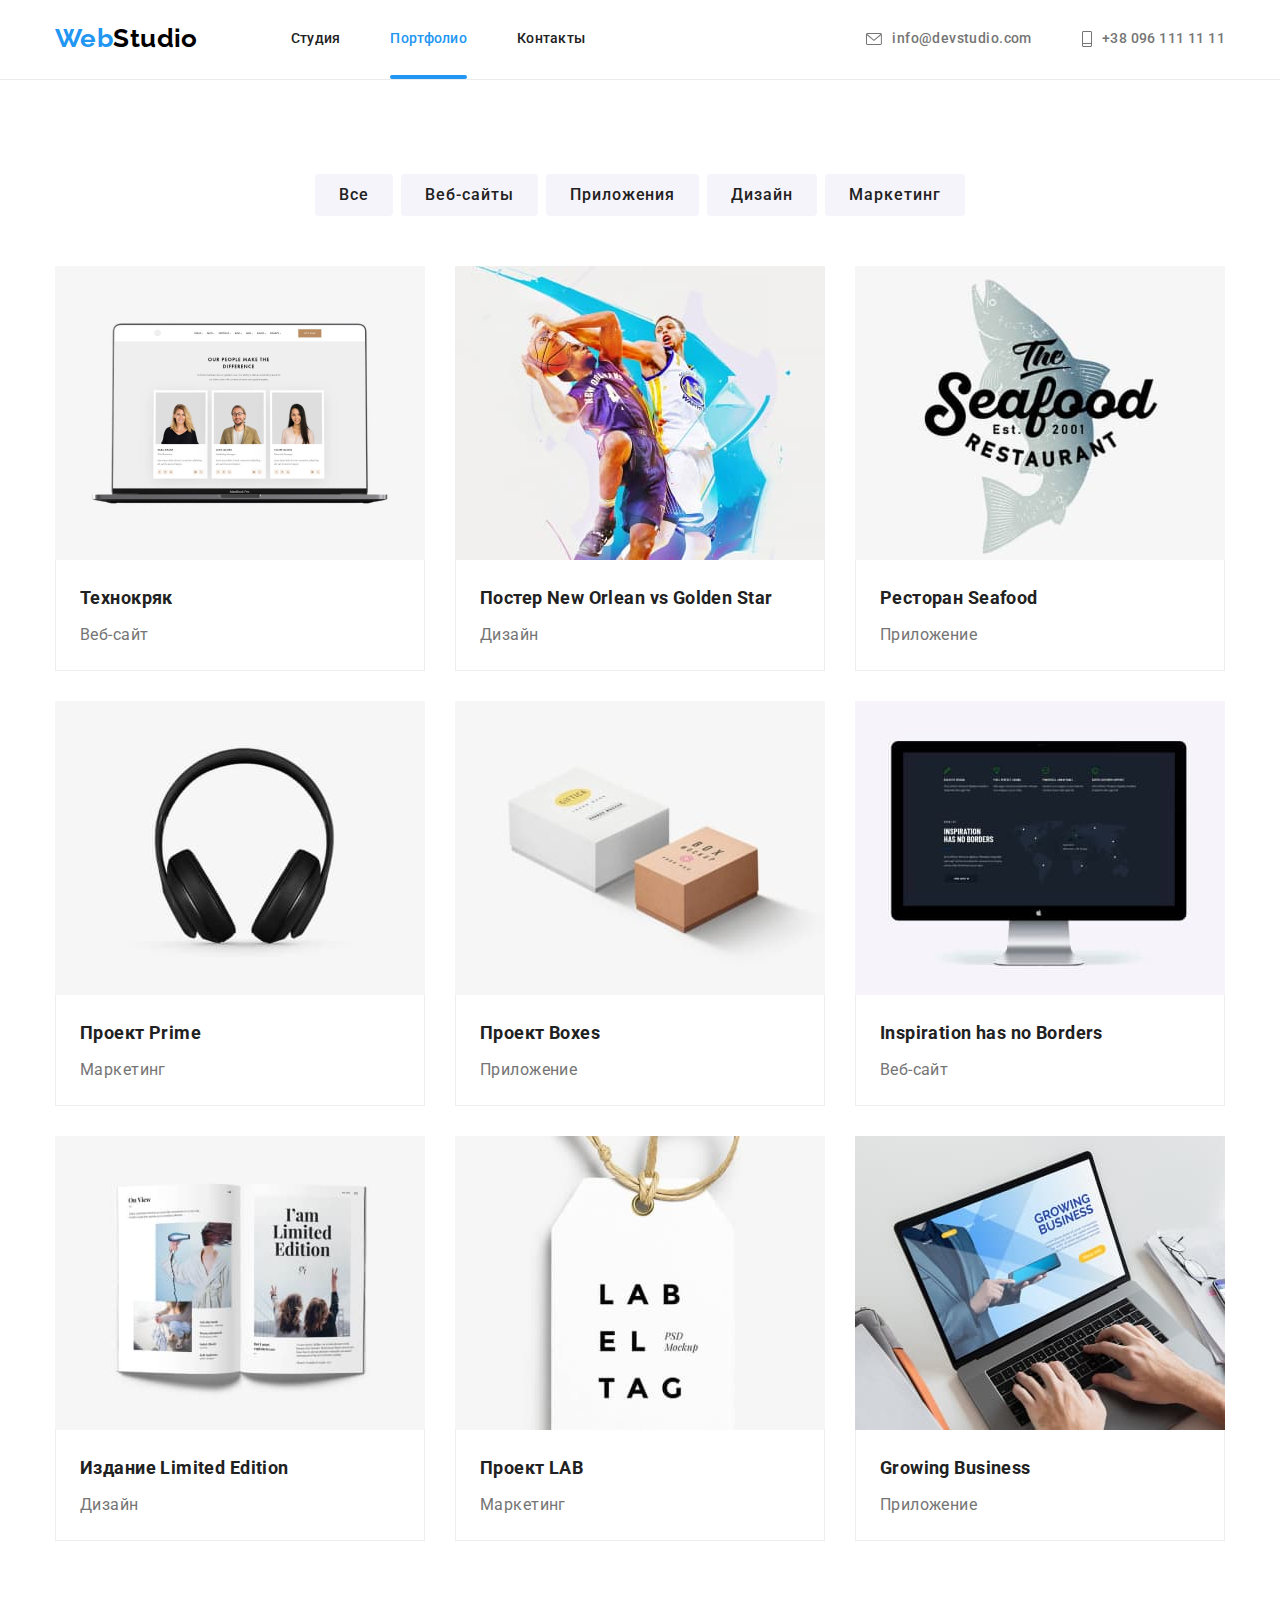
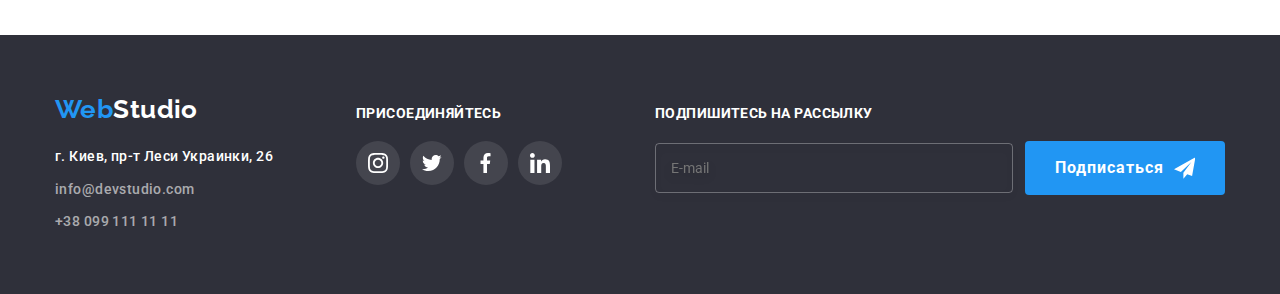
==== portfolio.html @ 9145d76d "clone from hw6" ====
<!DOCTYPE html>
<html lang="en">
    <head>
        <meta charset="UTF-8">
        <meta http-equiv="X-UA-Compatible" content="IE=edge">
        <meta name="viewport" content="width=device-width, initial-scale=1.0">
        <title>Document</title>
        <link rel="stylesheet"
            href="https://cdnjs.cloudflare.com/ajax/libs/modern-normalize/1.1.0/modern-normalize.min.css">
        <link rel="preconnect" href="https://fonts.googleapis.com">
        <link rel="preconnect" href="https://fonts.gstatic.com" crossorigin>
        <link
            href="https://fonts.googleapis.com/css2?family=Raleway:wght@700&family=Roboto:wght@400;500;700;900&display=swap"
            rel="stylesheet">
        <link rel="stylesheet" href="./css/styles.css">
    </head>
    <body>
        <header class="header">
            <div class="container header-container">
                <nav class="site-nav header-wrap">
                    <a class="link logo" href=""> <span class="web">Web</span>Studio</a>
                    <ul class="header-list list">
                        <li class="header-item"> <a class="header-link link"
                                href="./index.html">Студия</a></li>
                        <li class="header-item"> <a class="header-link link
                                current-page-link"
                                href="./portfolio.html"> Портфолио</a></li>
                        <li class="header-item"> <a class="header-link link"
                                href=""> Контакты</a></li>
                    </ul>
                </nav>
                <ul class="list contacts-nav">
                    <li class="contacts-item"> <a class="contacts-link link"
                            href="mailto:info@devstudio.com">
                            <svg class="contacts-icon" width="16" height="12">
                                <use href="./images/icons.svg#icon-envelope"></use>
                            </svg>
                            <span>info@devstudio.com</span>
                        </a></li>
                    <li class="contacts-item"> <a class="contacts-link link"
                            href="tel:+380961111111">
                            <svg class="contacts-icon" width="10" height="16">
                                <use href="./images/icons.svg#icon-phone"></use>
                            </svg>
                            <span>+38
                                096
                                111 11 11</span>
                        </a></li>
                </ul>
            </div>
        </header>
        <main>
            <section class="section">
                <div class="container">
                    <h1 class="visually-hidden">Проекты</h1>
                    <ul class="list projects-list">
                        <li class="item projects-item">
                            <button type="button" class="button
                                projects-button">Все</button></li>
                        <li class="item projects-item"><button type="button"
                                class="button projects-button">Веб-сайты</button></li>
                        <li class="item projects-item"><button type="button"
                                class="button projects-button">Приложения</button></li>
                        <li class="item projects-item"><button type="button"
                                class="button projects-button"> Дизайн</button></li>
                        <li class="item projects-item"><button type="button"
                                class="button projects-button">Маркетинг</button></li>
                    </ul>
                    <ul class="list projects-wrap">
                        <li class="item projects-item-wrap">
                            <a href="" class="link projects-item-link">

                                <div class="projects-overlay">
                                    <img
                                        src="./images/project1.jpg" alt="Сайт
                                        Технокряк" width="370">
                                    <p class="projects-overlay-text">Технокряк
                                        это современная площадка распространения
                                        коронавируса. Компании используют эту
                                        платформу для цифрового шпионажа и атак
                                        на защищённые сервера конкурентов.</p>
                                </div>

                                <div class="projects-content">
                                    <h2 class="projects-name-link
                                        section-subtitle">Технокряк</h2>
                                    <p class="projects-type-link subtitle-text">Веб-сайт</p>
                                </div>
                            </a>

                        </li>
                        <li class="item projects-item-wrap">
                            <a href="" class="link projects-item-link">
                                <div class="projects-overlay">
                                    <img
                                        src="./images/project2.jpg" alt="Дизайн
                                        Постер
                                        New Orlean vs
                                        Golden Star" width="370">
                                    <p class="projects-overlay-text">Технокряк
                                        это современная площадка распространения
                                        коронавируса. Компании используют эту
                                        платформу для цифрового шпионажа и атак
                                        на защищённые сервера конкурентов.</p>
                                </div>
                                <div class="projects-content">
                                    <h2 class="projects-name-link
                                        section-subtitle">Постер
                                        New Orlean vs
                                        Golden Star</h2>
                                    <p class="projects-type-link subtitle-text">Дизайн</p>
                                </div>
                            </a>
                        </li>
                        <li class="item projects-item-wrap">
                            <a href="" class="link projects-item-link">
                                <div class="projects-overlay">
                                    <img
                                        src="./images/project3.jpg"
                                        alt="Ресторан
                                        Seafood" width="370">
                                    <p class="projects-overlay-text">Технокряк
                                        это современная площадка распространения
                                        коронавируса. Компании используют эту
                                        платформу для цифрового шпионажа и атак
                                        на защищённые сервера конкурентов.</p>
                                </div>
                                <div class="projects-content">
                                    <h2 class="projects-name-link
                                        section-subtitle">Ресторан
                                        Seafood</h2>
                                    <p class="projects-type-link subtitle-text">Приложение</p>
                                </div>
                            </a>
                        </li>
                        <li class="item projects-item-wrap">
                            <a href="" class="link projects-item-link">
                                <div class="projects-overlay">
                                    <img
                                        src="./images/project4.jpg"
                                        alt="Наушники,
                                        проект Prime" width="370">
                                    <p class="projects-overlay-text">Технокряк
                                        это современная площадка распространения
                                        коронавируса. Компании используют эту
                                        платформу для цифрового шпионажа и атак
                                        на защищённые сервера конкурентов.</p>
                                </div>
                                <div class="projects-content">
                                    <h2 class="projects-name-link
                                        section-subtitle">Проект
                                        Prime</h2>
                                    <p class="projects-type-link subtitle-text">Маркетинг</p>
                                </div>
                            </a>
                        </li>
                        <li class="item projects-item-wrap">
                            <a href="" class="link projects-item-link">
                                <div class="projects-overlay">
                                    <img
                                        src="./images/project5.jpg" alt="Boxes"
                                        width="370">
                                    <p class="projects-overlay-text">Технокряк
                                        это современная площадка распространения
                                        коронавируса. Компании используют эту
                                        платформу для цифрового шпионажа и атак
                                        на защищённые сервера конкурентов.</p>
                                </div>
                                <div class="projects-content">
                                    <h2 class="projects-name-link
                                        section-subtitle">Проект
                                        Boxes</h2>
                                    <p class="projects-type-link subtitle-text">Приложение</p>
                                </div>
                            </a>
                        </li>
                        <li class="item projects-item-wrap">
                            <a href="" class="link projects-item-link">
                                <div class="projects-overlay">
                                    <img
                                        src="./images/project6.jpg" alt="сайт
                                        Inspiration has no
                                        Borders" width="370">
                                    <p class="projects-overlay-text">Технокряк
                                        это современная площадка распространения
                                        коронавируса. Компании используют эту
                                        платформу для цифрового шпионажа и атак
                                        на защищённые сервера конкурентов.</p>
                                </div>
                                <div class="projects-content">
                                    <h2 class="projects-name-link
                                        section-subtitle">Inspiration
                                        has no
                                        Borders</h2>
                                    <p class="projects-type-link subtitle-text">Веб-сайт</p>
                                </div>
                            </a>
                        </li>
                        <li class="item projects-item-wrap">
                            <a href="" class="link projects-item-link">
                                <div class="projects-overlay">
                                    <img
                                        src="./images/project7.jpg" alt="Издание
                                        Limited
                                        Edition" width="370">
                                    <p class="projects-overlay-text">Технокряк
                                        это современная площадка распространения
                                        коронавируса. Компании используют эту
                                        платформу для цифрового шпионажа и атак
                                        на защищённые сервера конкурентов.</p>
                                </div>
                                <div class="projects-content">
                                    <h2 class="projects-name-link
                                        section-subtitle">Издание
                                        Limited
                                        Edition</h2>
                                    <p class="projects-type-link subtitle-text">Дизайн</p>
                                </div>
                            </a>
                        </li>
                        <li class="item projects-item-wrap">
                            <a href="" class="link projects-item-link">
                                <div class="projects-overlay">
                                    <img
                                        src="./images/project8.jpg" alt="Lab El
                                        Tag
                                        mock
                                        up" width="370">
                                    <p class="projects-overlay-text">Технокряк
                                        это современная площадка распространения
                                        коронавируса. Компании используют эту
                                        платформу для цифрового шпионажа и атак
                                        на защищённые сервера конкурентов.</p>
                                </div>
                                <div class="projects-content">
                                    <h2 class="projects-name-link
                                        section-subtitle">Проект
                                        LAB</h2>
                                    <p class="projects-type-link subtitle-text">Маркетинг</p>
                                </div>
                            </a>
                        </li>
                        <li class="item projects-item-wrap">
                            <a href="" class="link projects-item-link">
                                <div class="projects-overlay">
                                    <img
                                        src="./images/project9.jpg"
                                        alt="Приложение
                                        Growing Business" width="370">
                                    <p class="projects-overlay-text">Технокряк
                                        это современная площадка распространения
                                        коронавируса. Компании используют эту
                                        платформу для цифрового шпионажа и атак
                                        на защищённые сервера конкурентов.</p>
                                </div>
                                <div class="projects-content">
                                    <h2 class="projects-name-link
                                        section-subtitle">Growing
                                        Business</h2>
                                    <p class="projects-type-link subtitle-text">Приложение</p>
                                </div>
                            </a>
                        </li>
                    </ul>
                </div>
            </section>
        </main>
        <footer class="footer">
            <div class="container footer-wrap">
                <div class="contact-us-footer">
                    <a class="logo logo-white" href=""> <span class="web">Web</span>Studio</a>
                    <address class="address">
                        <ul class="list footer-list">
                            <li class="address-item"> <a class="link
                                    contacts-link
                                    address-link"
                                    href="https://www.google.com/maps/place/%D0%B1%D1%83%D0%BB.+%D0%9B%D0%B5%D1%81%D0%B8+%D0%A3%D0%BA%D1%80%D0%B0%D0%B8%D0%BD%D0%BA%D0%B8,+26,+%D0%9A%D0%B8%D0%B5%D0%B2,+02000/@50.4265807,30.5361971,17z/data=!3m1!4b1!4m5!3m4!1s0x40d4cf0e033ecbe9:0x57a4dffefec77da0!8m2!3d50.4265807!4d30.5383859">г.
                                    Киев,
                                    пр-т Леси
                                    Украинки, 26</a></li>
                            <li class="address-item"><a
                                    class="contacts-link-white
                                    contacts-link
                                    link"
                                    href="mailto:info@devstudio.com">info@devstudio.com</a></li>
                            <li><a class="contacts-link-white
                                    contacts-link
                                    link"
                                    href="tel:+380991111111">+38
                                    099 111
                                    11 11</a></li>
                        </ul>
                    </address>
                </div>
                <div class="join-us">
                    <h2 class="join-us-title">присоединяйтесь</h2>
                    <ul class="list footer-social-list">
                        <li class="item footer-social-item"> <a class="link
                                join-us-link"
                                href="https://www.instagram.com">
                                <svg class="footer-social-icon" width="20"
                                    height="20">
                                    <use
                                        href="./images/icons.svg#icon-instagram-icon"></use>
                                </svg>
                            </a></li>
                        <li class="item footer-social-item"> <a class="link
                                join-us-link"
                                href="https://www.twitter.com">
                                <svg class="footer-social-icon" width="20"
                                    height="20">
                                    <use
                                        href="./images/icons.svg#icon-twitter-icon"></use>
                                </svg>
                            </a></li>
                        <li class="item footer-social-item"> <a class="link
                                join-us-link"
                                href="https://www.facebook.com">
                                <svg class="footer-social-icon" width="20"
                                    height="20">
                                    <use
                                        href="./images/icons.svg#icon-facebook-icon"></use>
                                </svg>
                            </a></li>
                        <li class="item footer-social-item"> <a class="link
                                join-us-link"
                                href="https://www.linkedin.com">
                                <svg class="footer-social-icon" width="20"
                                    height="20">
                                    <use
                                        href="./images/icons.svg#icon-linkedin-icon"></use>
                                </svg>
                            </a></li>
                    </ul>
                </div>
                <div class="sign-up">
                    <h2 class="sign-up-title">Подпишитесь на рассылку</h2>
                    <div class="sign-up-wrap">
                        <form class="sign-up-form">
                            <input type="email" name="email"
                                placeholder="E-mail"
                                class="sign-up-input">
                            <button type="submit" class="button sign-up-btn">Подписаться
                                <svg class="send-icon" width="24" height="24">
                                    <use href="./images/icons.svg#icon-send"></use>
                                </svg>
                            </button>
                        </form>
                    </div>
                </div>
            </footer>
        </body>
    </html>
---- css/styles.css ----
/* осовной цвет текста #212121;
    акцент #2196F3;
    цвет текста-2  #757575;
    белый #FFFFFF;
 */
:root {
  --primary-text-color: #212121;
  --secondary-text-color: #757575;
  --btn-color: #ffffff;
  --accent-color: #2196f3;
  --hover-color: #188CE8;
  --background-section-color: #2f303a;
}

body {
 font-family: "Roboto", sans-serif;
  letter-spacing: 0.03em;
  font-size: 14px;
  color: var(--primary-text-color);
}

p,
h1,
h2,
h3,
h4,
h5,
h6 {
  margin: 0;
}

ul,
p {
  margin: 0;
  padding: 0;
}

img {
  display: block;
}

.container {
  width: 1200px;
  padding-right: 15px;
  padding-left: 15px;
  margin: 0 auto;
}

.list {
  list-style: none;
}

.link {
  text-decoration: none;
}

.button {
  padding: 10px 32px;

  color: var(--btn-color);
  background-color: var(--accent-color);
  border-color: transparent;
  border-radius: 4px;
  font-family: inherit;
  font-weight: 700;
  font-size: 16px;
  line-height: 1.87;
  letter-spacing: 0.06em;
  box-shadow: none;
  cursor: pointer;

  transition: background-color 250ms cubic-bezier(0.4, 0, 0.2, 1), box-shadow 250ms cubic-bezier(0.4, 0, 0.2, 1);
}


.button:hover,
.button:focus {
  background-color: var(--hover-color);
  box-shadow: 0px 4px 4px rgba(0, 0, 0, 0.15);
}

.visually-hidden {
  position: absolute;
  white-space: nowrap;
  width: 1px;
  height: 1px;
  overflow: hidden;
  border: 0;
  padding: 0;
  clip: rect(0 0 0 0);
  clip-path: inset(50%);
  margin: -1px;
}

/* HEADER */
.header {
    
  padding-top: 24px;
  padding-bottom: 25px;

  border-bottom: 1px solid #ececec;
}

.header-container {
  display: flex;
  align-items: center;
}

.header-wrap {
  display: flex;
  align-items: center;
}

.header-list {
  display: flex;
}

.header-item:not(:last-child) {
  margin-right: 50px;
}

/* Logo */
.logo {
  margin-right: 93px;

  color: #000000;
  font-family: Raleway, sans-serif;
  font-weight: 700;
  font-size: 26px;
}

.web {
  color: var(--accent-color);
}

/* Site Nav */
.site-nav {
  display: flex;
  align-items: center;
}

.header-link {
  color: var(--primary-text-color);
  font-weight: 500;
  line-height: 1.14;
  letter-spacing: 0.02em;

  transition: color 250ms cubic-bezier(0.4, 0, 0.2, 1);
}

.header-link:hover,
.header-link:focus {
  color: var(--accent-color);
}

/* Contacts Nav */
.contacts-nav {
  display: flex;
  margin-left: auto;
}

.contacts-link {
  display: flex;
  align-items: center;

  color: var(--secondary-text-color);
  font-weight: 500;
  line-height: 1.71;
  letter-spacing: 0.03em;

  transition: color 250ms cubic-bezier(0.4, 0, 0.2, 1);
}

.contacts-item + .contacts-item {
  margin-left: 50px;
}

.contacts-link:hover,
.contacts-link:focus {
  color: var(--accent-color);
}

.contacts-icon {
    margin-right: 10px;
    fill: currentColor;
}

/* Hero */
.hero {
  padding-top: 200px;
  padding-bottom: 200px;
  max-width: 1600px;
  margin-right: auto;
  margin-left: auto;

 background-color: gray;
  background-image: linear-gradient(
      to right,
      rgba(47, 48, 58, 0.4),
      rgba(47, 48, 58, 0.4)
    ),
    url(../images/hero-img.jpg);
  background-size: cover;
  background-position: center;
  background-repeat: no-repeat;

  text-align: center;
}

.hero-title {
  width: 696px;
  margin-left: auto;
  margin-right: auto;
  margin-bottom: 30px;

  color: #ffffff;
  font-weight: 900;
  font-size: 44px;
  line-height: 1.36;
  text-align: center;
  letter-spacing: 0.06em;
  text-transform: uppercase;
}

/* section */
.section {
  padding-bottom: 94px;
  padding-top: 94px;
}

.section-title {
  font-weight: 700;
  font-size: 36px;
  line-height: 1.16;
  text-align: center;
  margin-bottom: 50px;
}

.section-subtitle {
  margin-bottom: 10px;

  font-weight: 700;
  line-height: 1.16;
}
.subtitle-text {
  font-size: 14px;
  line-height: 1.71;
  color: var(--secondary-text-color);
}

/* ADVANTAGES */

.advantages-descr {
  font-size: 14px;
  text-transform: uppercase;
}

.advantages-list {
  display: flex;
}

.advantages-item {
  width: calc((100% - 60px) / 3);
}

.advantages-item:not(:last-child) {
  margin-right: 30px;
}

.advantages-wrap {
    width: 270px;
    height: 120px;
    background-color: #F5F4FA;
    border-radius: 4px;
    display: flex;
    justify-content: center;
    align-items: center;
    margin-bottom: 30px;
}

/* FEATURES */
.features {
  padding-top: 0;
}

.features-wrap {
  display: flex;
}

.features-item {
  position: relative;
  width: calc((100% - 60px) / 3);
}

.features-item:not(:last-child) {
  margin-right: 30px;
}

.features-text-thumb {
    position: absolute;
    bottom: 0;
    left: 0;
    width: 100%;
    display: flex;
    justify-content: center;
    align-items: center;
    height: 70px;
    background-color: rgba(47, 48, 58, 0.8);
}

.features-text {

    text-transform: uppercase;
    font-size: 14px;
    line-height: 16px;
    text-align: center;
    letter-spacing: 0.03em;
    text-transform: uppercase;
    color: #FFFFFF;
}

/* TEAM */

.team {
  background-color: #f5f4fa;
}
.team-wrap {
  display: flex;
}

.team-item {
  width: calc((100% - 90px) / 4);
}

.team-item:not(:last-child) {
  margin-right: 30px;
}

.team-container {
  padding-top: 30px;
  padding-bottom: 30px;

  background-color: #fff;
  text-align: center;
  box-shadow: 0px 1px 3px rgba(0, 0, 0, 0.12), 0px 1px 1px rgba(0, 0, 0, 0.14),
    0px 2px 1px rgba(0, 0, 0, 0.2);
  border-radius: 0px 0px 4px 4px;
}

.team-member-name {
  font-size: 16px;
}

.team-member-pos {
  font-size: 16px;
}

.team-social-list {
    display: flex;
    justify-content: center;
    align-items: center;
    margin-top: 16px;
}

.team-social-link {
    display: flex;
    justify-content: center;
    align-items: center;
    width: 44px;
    height: 44px;
    border-radius: 50%;
    background-color: #ffffff;

    transition: background-color 250ms cubic-bezier(0.4, 0, 0.2, 1);
}  
.team-social-link:hover, .team-social-link:focus {
background-color: var(--accent-color);
}

.team-social-link:hover .team-social-icon, .team-social-link:focus .team-social-icon {
    fill: #fff;  
}

.team-social-item + .team-social-item {
    margin-left: 10px;
}

.team-social-icon {
    fill:#AFB1B8;
    transition: fill 250ms cubic-bezier(0.4, 0, 0.2, 1);
}


/* OUR CLIENTS */
.our-clients-list {
    display: flex;
    justify-content: center;
}
.our-clients-link {
    display: flex;
    justify-content: center;
    align-items: center;
    width: 170px;
    height: 92px;
    border: 1px solid #AFB1B8;
    border-radius: 4px;

    transition: border 250ms cubic-bezier(0.4, 0, 0.2, 1);
}

.our-clients-item + .our-clients-item {
    margin-left: 30px;
}

.our-clients-icon {
    fill: #AFB1B8;

    transition: fill 250ms cubic-bezier(0.4, 0, 0.2, 1);
}

.our-clients-link:hover,
.our-clients-link:focus {
    border: 1px solid var(--accent-color);
}

.our-clients-link:hover .our-clients-icon,
.our-clients-link:focus .our-clients-icon {
    fill: var(--accent-color);
} 


/* Footer */
.footer {
  padding-top: 60px;
  padding-bottom: 60px;

  background-color: var(--background-section-color);
  color: #ffffff;
}

.logo-white {
  display: inline-block;
  margin-bottom: 20px;
  margin-right: 0;

  color: #ffffff;
  text-decoration: none;
}

.address {
  font-style: normal;
}
.address-link {
  color: #ffffff;
}

.contacts-link-white {
  color: rgba(255, 255, 255, 0.6);
}

.address-item {
  margin-bottom: 9px;
}

.join-us {
    margin-right: 93px;
}

.join-us-title, .sign-up-title {
  margin-bottom: 20px;

  text-transform: uppercase;
  color: #ffffff;
  font-size: 14px;
  font-weight: 700;
}

.footer-social-list {
    display: flex;
    justify-content: center;
}

.join-us-link {
    display: flex;
    justify-content: center;
    align-items: center;

    width: 44px;
    height: 44px;
    background-color: rgba(255, 255, 255, 0.1);
    border-radius: 50%;

    transition: background-color 250ms cubic-bezier(0.4, 0, 0.2, 1);
}

.join-us-link:hover, .join-us-link:focus {
    background-color: var(--accent-color);
}

.footer-social-item + .footer-social-item {
  margin-left: 10px;
}

.footer-social-icon {
    fill: #ffffff;
}

.footer-wrap {
  display: flex;
  align-items: baseline;
}

.contact-us-footer {
    flex-grow: 1;
  margin-right: 70px;
}


.sign-up-form {
    display: flex;
    align-items: baseline;
}

.sign-up-btn {
    display: inline-flex;
    align-items: center;
    margin-left: 12px;
    width: 200px;
    padding-right: 28px;
    padding-left: 28px;
}

.send-icon {
    margin-left: 10px;
    fill: #fff;
}

.sign-up-input {
    width: 358px;
    height: 50px;
    border: 1px solid rgba(255, 255, 255, 0.3);
    filter: drop-shadow(0px 4px 4px rgba(0, 0, 0, 0.15));
    border-radius: 4px;
    background-color: transparent;
    padding: 15px;
    color: #fff;
    outline: none;
}

/* Projects */
.current-page-link {
  color: var(--accent-color);
  position: relative;
}

.current-page-link::after {
    position: absolute;
    left: 0;
    bottom: -33px;
    content: '';
    display: inline-block;
    width: 100%;
    height: 4px;
    background-color: var(--accent-color);
    border-radius: 2px;
}

/* PROJECTS OVERLAY */
.projects-overlay {
    position: relative;
    overflow: hidden;
}

.projects-overlay-text {
    position: absolute;
    top: 0;
    left: 0;
    padding: 63px 24px;

    font-size: 18px;
    line-height: 1.56;
    letter-spacing: 0.03em;
    color: #FFFFFF;
    background-color: var(--accent-color);

    transform: translateY(100%);
    transition: transform 250ms cubic-bezier(0.4, 0, 0.2, 1);
}

.projects-item-link:hover .projects-overlay-text,
.projects-item-link:focus .projects-overlay-text {
    transform: translateY(0);
}

.projects-list {
  display: flex;
  justify-content: center;
  margin-bottom: 50px;
}

.projects-item + .projects-item {
  margin-left: 8px;
}

.projects-button {
  padding: 6px 22px;

  background-color: #f5f4fa;
  color: var(--primary-text-color);
  font-weight: 500;
  line-height: 1.63;
  border-radius: 4px;
}

.projects-button:hover,
.projects-button:focus {
  background-color: var(--accent-color);
  color: var(--btn-color);
}

.projects-name-link {
  margin-bottom: 4px;

  font-size: 18px;
  line-height: 2;
  color: var(--primary-text-color);
}

.projects-type-link {
  font-size: 16px;
  line-height: 1.87;
  color: var(--secondary-text-color);
}

.projects-wrap {
  display: flex;
  flex-wrap: wrap;
  margin: -15px;
}

.projects-item-wrap {
  width: calc((100% - 90px) / 3);
  margin: 15px;
}

.projects-content {
  padding: 20px 24px;

  border: 1px solid #eeeeee;
  border-top: none;
}

.projects-item-link{
    position: relative;
    display: block;

    transition: box-shadow 250ms cubic-bezier(0.4, 0, 0.2, 1);
}

.projects-item-link:hover,
.projects-item-link:focus {
    box-shadow: 0px 1px 1px rgba(0, 0, 0, 0.12), 0px 4px 4px rgba(0, 0, 0, 0.06), 1px 4px 6px rgba(0, 0, 0, 0.16);
}

.backdrop {
    position: fixed;
    top: 0;
    left: 0;
    width: 100%;
    height: 100%;
    background-color: rgba(0, 0, 0, 0.2);

    opacity: 1;
    transition: opacity 250ms cubic-bezier(0.4, 0, 0.2, 1), visibility 250ms cubic-bezier(0.4, 0, 0.2, 1);
}

.backdrop.is-hidden .modal {
    transform: translate(-50%, -50%) rotate(-10deg) scale(0.7);
}

.modal {
    position: absolute;
    top: 50%;
    left: 50%;
    width: 528px;
    height: 581px;
    padding: 40px;

    background-color: #FFFFFF;
    box-shadow: 0px 1px 3px rgba(0, 0, 0, 0.12), 0px 1px 1px rgba(0, 0, 0, 0.14), 0px 2px 1px rgba(0, 0, 0, 0.2);
    border-radius: 4px;

    transform: translate(-50%, -50%) rotate(0) scale(1);
    transition: transform 250ms cubic-bezier(0.4, 0, 0.2, 1);
}

.backdrop.is-hidden {
    opacity: 0;
    pointer-events: none;
    visibility: hidden;
}

.close-icon-btn {
    position: absolute;
    top: 8px;
    right: 8px;
    display: flex;
    justify-content: center;
    align-items: center;

    width: 30px;
    height: 30px;
    background-color: #fff;
    border: 1px solid rgba(0, 0, 0, 0.1);
    border-radius: 50%;
    cursor: pointer;
}

.close-icon{
    fill: #000000;
}

.header-form {
    margin-bottom: 12px;
    font-weight: 700;
    font-size: 20px;
    line-height: 1.15;
    text-align: center;
    letter-spacing: 0.03em;
    color: var(--primary-text-color);
    text-align: center;    
}

.form-field {
    margin-bottom: 10px;
}

.form-field-textarea {
    margin-bottom: 20px;
}

.form-field-checkbox {
    margin-bottom: 30px;
}

.form-input, .form-text{
    padding-left: 40px;
    width: 100%;
    height: 40px;
    border: 1px solid rgba(33, 33, 33, 0.2);
    border-radius: 4px;
    outline: none;

    transition: border 250ms cubic-bezier(0.4, 0, 0.2, 1);
}

.form-text {
    display: block;
    height: 120px;
    padding: 12px 16px;
    margin-bottom: 20px;
    resize: none;
}

.form-text::placeholder {
    font-size: 14px;
    line-height: 1.14;
    letter-spacing: 0.01em;
    
    color: rgba(117, 117, 117, 0.5);
}

.form-label {
    display: block;
    margin-bottom: 4px;
    font-size: 12px;
    line-height: 1.16;
    letter-spacing: 0.01em;
    color: var(--secondary-text-color);
}

.form-input-wrap {
    position: relative;
}

.form-input-wrap:focus-within .form-input {
    border-color: var(--accent-color);
}

.form-input-wrap:focus-within .name-icon,
.form-input-wrap:focus-within .tel-icon,
.form-input-wrap:focus-within .email-icon {
    fill: var(--accent-color);
}

.form-field:focus-within .form-text {
    border: 1px solid var(--accent-color);

}

.name-icon, .tel-icon, .email-icon {
    position: absolute;
    left: 12px;
    top: 50%;
    transform: translateY(-50%);

    transition: fill 250ms cubic-bezier(0.4, 0, 0.2, 1);
}

.label-checkbox {
    display: flex;
    align-items: center;
    justify-content: center;

    font-size: 14px;
    line-height: 1.71;
    letter-spacing: 0.03em;
    color: var(--secondary-text-color);
    cursor: pointer;
}

.label-checkbox-link {
    color: var(--accent-color);
}

.form-checkbox-wrap {
    display:flex;
    justify-content: center;
    align-items: center;

    width: 16px;
    height: 15px;
    border: 2px solid #000000;
    border-radius: 2px;
    margin-right: 8px;
}

.form-checkbox:focus + .label-checkbox>.form-checkbox-wrap {
    outline: 1px solid var(--accent-color);
}

.form-checkbox-icon {
    fill: transparent;
}

.form-checkbox:checked + .label-checkbox>.form-checkbox-wrap {
    background-color: var(--accent-color);
    border: none;
}
.form-checkbox:checked + .label-checkbox .form-checkbox-icon {
    fill: #fff;
}

.submit-btn {
    display: block;
    margin: 0 auto;
    width: 200px;
    box-shadow: 0px 4px 4px rgba(0, 0, 0, 0.15);
}
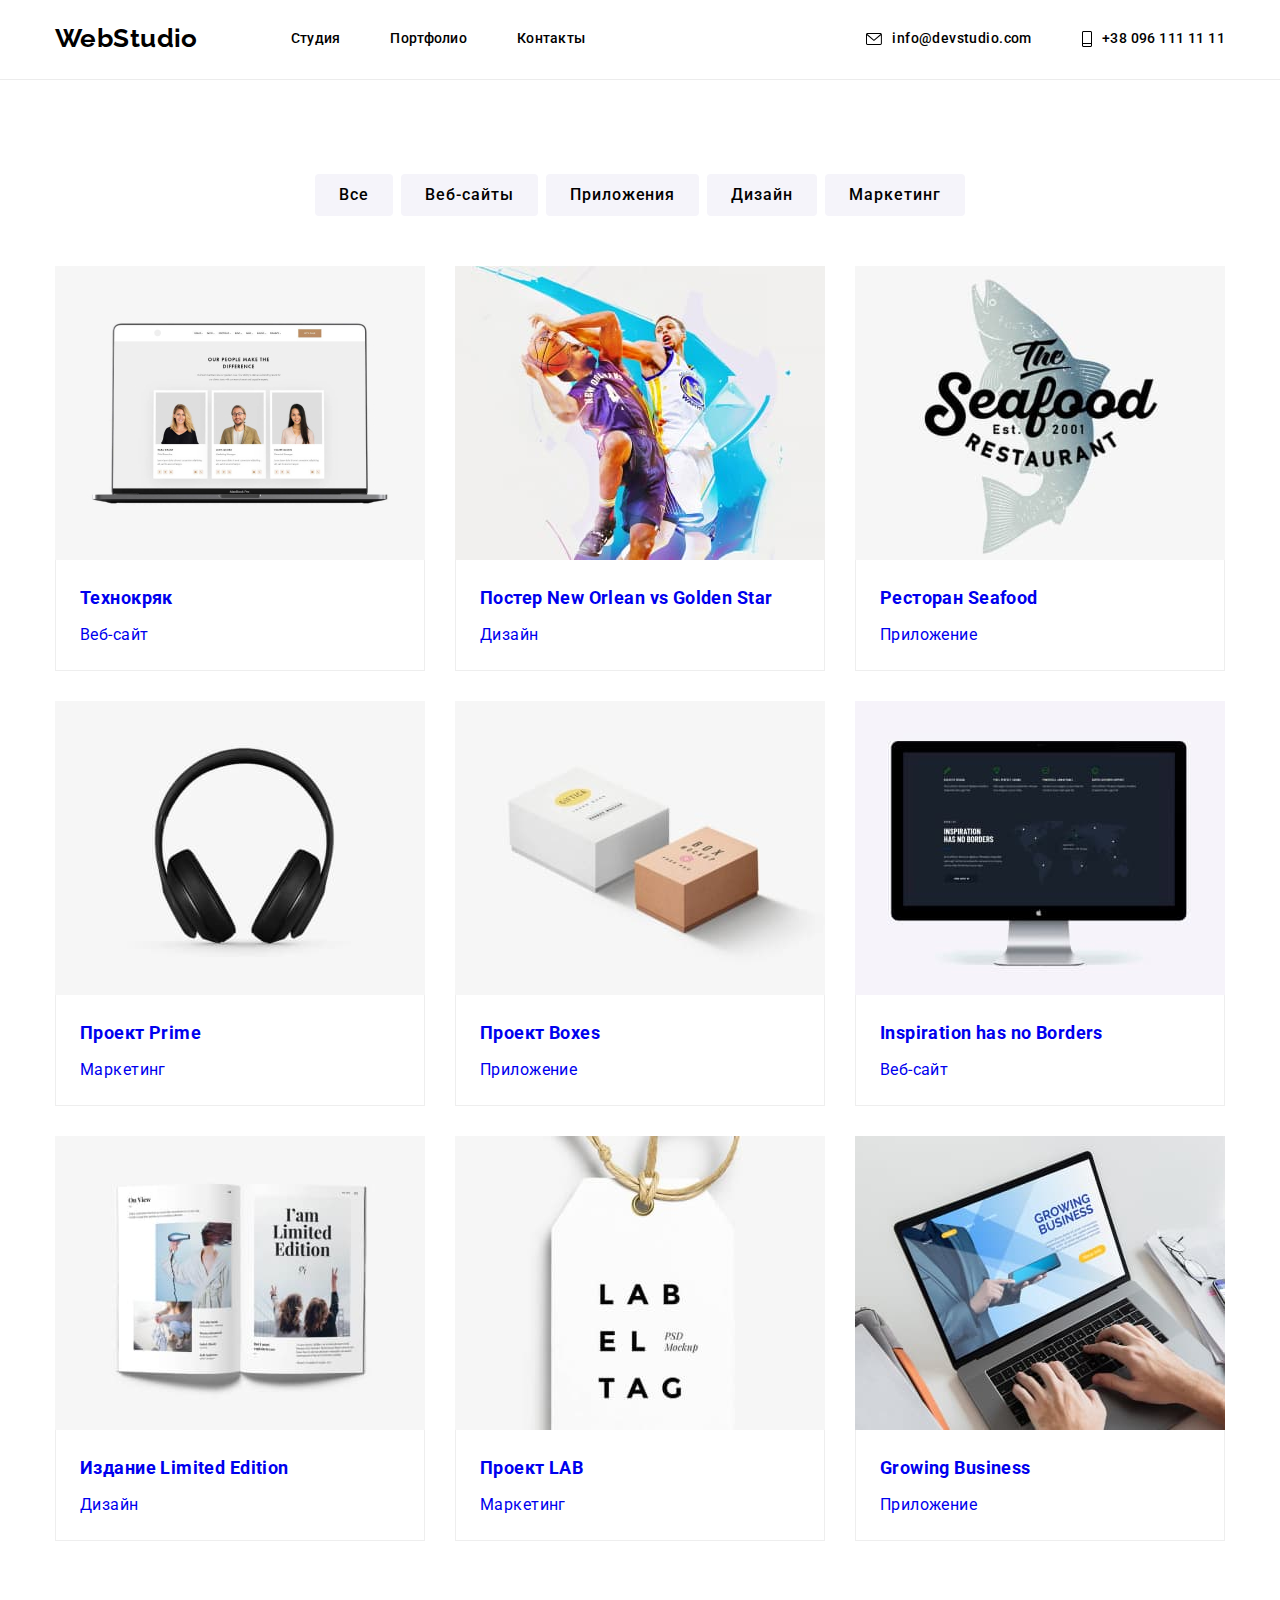
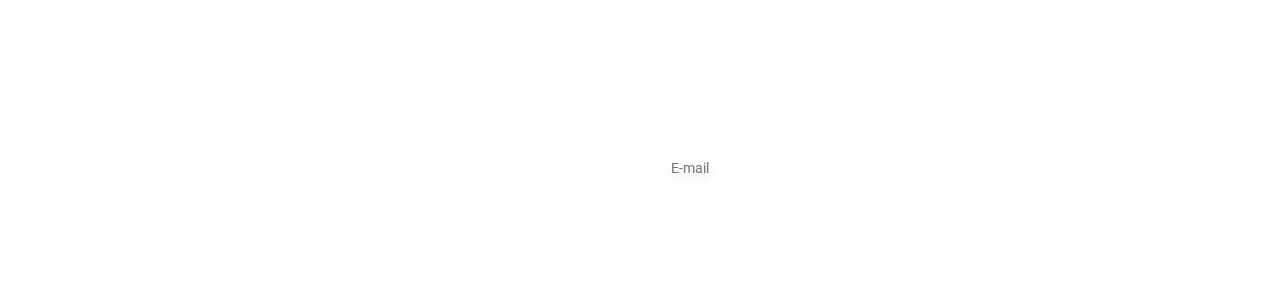
==== commit 5db5e3e7: "sass partials made" ====
--- a/portfolio.html
+++ b/portfolio.html
@@ -12,7 +12,7 @@
         <link
             href="https://fonts.googleapis.com/css2?family=Raleway:wght@700&family=Roboto:wght@400;500;700;900&display=swap"
             rel="stylesheet">
-        <link rel="stylesheet" href="./css/styles.css">
+        <link rel="stylesheet" href="./css/main.min.css">
     </head>
     <body>
         <header class="header">
--- a/css/main.min.css
+++ b/css/main.min.css
@@ -0,0 +1,2 @@
+p,h1,h2,h3,h4,h5,h6{margin:0}ul,p{margin:0;padding:0}body{font-family:"Roboto", sans-serif;letter-spacing:0.03em;font-size:14px;color:var(--primary-text-color)}img{display:block}.list{list-style:none}.link{text-decoration:none}.visually-hidden{position:absolute;white-space:nowrap;width:1px;height:1px;overflow:hidden;border:0;padding:0;clip:rect(0 0 0 0);clip-path:inset(50%);margin:-1px}.container{width:1200px;padding-right:15px;padding-left:15px;margin:0 auto}.button{padding:10px 32px;color:var(--btn-color);background-color:var(--accent-color);border-color:transparent;border-radius:4px;font-family:inherit;font-weight:700;font-size:16px;line-height:1.87;letter-spacing:0.06em;box-shadow:none;cursor:pointer;transition:background-color 250ms cubic-bezier(0.4, 0, 0.2, 1),box-shadow 250ms cubic-bezier(0.4, 0, 0.2, 1)}.button:hover,.button:focus{background-color:var(--hover-color);box-shadow:0px 4px 4px rgba(0,0,0,0.15)}.logo{margin-right:93px;color:#000000;font-family:Raleway, sans-serif;font-weight:700;font-size:26px}.web{color:var(--accent-color)}.section{padding-bottom:94px;padding-top:94px}.section-title{font-weight:700;font-size:36px;line-height:1.16;text-align:center;margin-bottom:50px}.section-subtitle{margin-bottom:10px;font-weight:700;line-height:1.16}.subtitle-text{font-size:14px;line-height:1.71;color:var(--secondary-text-color)}.backdrop{position:fixed;top:0;left:0;width:100%;height:100%;background-color:rgba(0,0,0,0.2);opacity:1;transition:opacity 250ms cubic-bezier(0.4, 0, 0.2, 1),visibility 250ms cubic-bezier(0.4, 0, 0.2, 1)}.backdrop.is-hidden .modal{transform:translate(-50%, -50%) rotate(-10deg) scale(0.7)}.modal{position:absolute;top:50%;left:50%;width:528px;height:581px;padding:40px;background-color:#FFFFFF;box-shadow:0px 1px 3px rgba(0,0,0,0.12),0px 1px 1px rgba(0,0,0,0.14),0px 2px 1px rgba(0,0,0,0.2);border-radius:4px;transform:translate(-50%, -50%) rotate(0) scale(1);transition:transform 250ms cubic-bezier(0.4, 0, 0.2, 1)}.backdrop.is-hidden{opacity:0;pointer-events:none;visibility:hidden}.close-icon-btn{position:absolute;top:8px;right:8px;display:flex;justify-content:center;align-items:center;width:30px;height:30px;background-color:#fff;border:1px solid rgba(0,0,0,0.1);border-radius:50%;cursor:pointer}.close-icon{fill:#000000}.header-form{margin-bottom:12px;font-weight:700;font-size:20px;line-height:1.15;text-align:center;letter-spacing:0.03em;color:var(--primary-text-color);text-align:center}.form-field{margin-bottom:10px}.form-field-textarea{margin-bottom:20px}.form-field-checkbox{margin-bottom:30px}.form-input,.form-text{padding-left:40px;width:100%;height:40px;border:1px solid rgba(33,33,33,0.2);border-radius:4px;outline:none;transition:border 250ms cubic-bezier(0.4, 0, 0.2, 1)}.form-text{display:block;height:120px;padding:12px 16px;margin-bottom:20px;resize:none}.form-text::placeholder{font-size:14px;line-height:1.14;letter-spacing:0.01em;color:rgba(117,117,117,0.5)}.form-label{display:block;margin-bottom:4px;font-size:12px;line-height:1.16;letter-spacing:0.01em;color:var(--secondary-text-color)}.form-input-wrap{position:relative}.form-input-wrap:focus-within .form-input{border-color:var(--accent-color)}.form-input-wrap:focus-within .name-icon,.form-input-wrap:focus-within .tel-icon,.form-input-wrap:focus-within .email-icon{fill:var(--accent-color)}.form-field:focus-within .form-text{border:1px solid var(--accent-color)}.name-icon,.tel-icon,.email-icon{position:absolute;left:12px;top:50%;transform:translateY(-50%);transition:fill 250ms cubic-bezier(0.4, 0, 0.2, 1)}.label-checkbox{display:flex;align-items:center;justify-content:center;font-size:14px;line-height:1.71;letter-spacing:0.03em;color:var(--secondary-text-color);cursor:pointer}.label-checkbox-link{color:var(--accent-color)}.form-checkbox-wrap{display:flex;justify-content:center;align-items:center;width:16px;height:15px;border:2px solid #000000;border-radius:2px;margin-right:8px}.form-checkbox:focus+.label-checkbox>.form-checkbox-wrap{outline:1px solid var(--accent-color)}.form-checkbox-icon{fill:transparent}.form-checkbox:checked+.label-checkbox>.form-checkbox-wrap{background-color:var(--accent-color);border:none}.form-checkbox:checked+.label-checkbox .form-checkbox-icon{fill:#fff}.submit-btn{display:block;margin:0 auto;width:200px;box-shadow:0px 4px 4px rgba(0,0,0,0.15)}.header{padding-top:24px;padding-bottom:25px;border-bottom:1px solid #ececec}.header-container{display:flex;align-items:center}.header-wrap{display:flex;align-items:center}.header-list{display:flex}.header-item:not(:last-child){margin-right:50px}.site-nav{display:flex;align-items:center}.header-link{color:var(--primary-text-color);font-weight:500;line-height:1.14;letter-spacing:0.02em;transition:color 250ms cubic-bezier(0.4, 0, 0.2, 1)}.header-link:hover,.header-link:focus{color:var(--accent-color)}.contacts-nav{display:flex;margin-left:auto}.contacts-link{display:flex;align-items:center;color:var(--secondary-text-color);font-weight:500;line-height:1.71;letter-spacing:0.03em;transition:color 250ms cubic-bezier(0.4, 0, 0.2, 1)}.contacts-item+.contacts-item{margin-left:50px}.contacts-link:hover,.contacts-link:focus{color:var(--accent-color)}.contacts-icon{margin-right:10px;fill:currentColor}.hero{padding-top:200px;padding-bottom:200px;max-width:1600px;margin-right:auto;margin-left:auto;background-color:gray;background-image:linear-gradient(to right, rgba(47,48,58,0.4), rgba(47,48,58,0.4)),url(../images/hero-img.jpg);background-size:cover;background-position:center;background-repeat:no-repeat;text-align:center}.hero-title{width:696px;margin-left:auto;margin-right:auto;margin-bottom:30px;color:#ffffff;font-weight:900;font-size:44px;line-height:1.36;text-align:center;letter-spacing:0.06em;text-transform:uppercase}.advantages-descr{font-size:14px;text-transform:uppercase}.advantages-list{display:flex}.advantages-item{width:calc((100% - 60px) / 3)}.advantages-item:not(:last-child){margin-right:30px}.advantages-wrap{width:270px;height:120px;background-color:#F5F4FA;border-radius:4px;display:flex;justify-content:center;align-items:center;margin-bottom:30px}.features{padding-top:0}.features-wrap{display:flex}.features-item{position:relative;width:calc((100% - 60px) / 3)}.features-item:not(:last-child){margin-right:30px}.features-text-thumb{position:absolute;bottom:0;left:0;width:100%;display:flex;justify-content:center;align-items:center;height:70px;background-color:rgba(47,48,58,0.8)}.features-text{text-transform:uppercase;font-size:14px;line-height:16px;text-align:center;letter-spacing:0.03em;text-transform:uppercase;color:#FFFFFF}.team{background-color:#f5f4fa}.team-wrap{display:flex}.team-item{width:calc((100% - 90px) / 4)}.team-item:not(:last-child){margin-right:30px}.team-container{padding-top:30px;padding-bottom:30px;background-color:#fff;text-align:center;box-shadow:0px 1px 3px rgba(0,0,0,0.12),0px 1px 1px rgba(0,0,0,0.14),0px 2px 1px rgba(0,0,0,0.2);border-radius:0px 0px 4px 4px}.team-member-name{font-size:16px}.team-member-pos{font-size:16px}.team-social-list{display:flex;justify-content:center;align-items:center;margin-top:16px}.team-social-link{display:flex;justify-content:center;align-items:center;width:44px;height:44px;border-radius:50%;background-color:#ffffff;transition:background-color 250ms cubic-bezier(0.4, 0, 0.2, 1)}.team-social-link:hover,.team-social-link:focus{background-color:var(--accent-color)}.team-social-link:hover .team-social-icon,.team-social-link:focus .team-social-icon{fill:#fff}.team-social-item+.team-social-item{margin-left:10px}.team-social-icon{fill:#AFB1B8;transition:fill 250ms cubic-bezier(0.4, 0, 0.2, 1)}.our-clients-list{display:flex;justify-content:center}.our-clients-link{display:flex;justify-content:center;align-items:center;width:170px;height:92px;border:1px solid #AFB1B8;border-radius:4px;transition:border 250ms cubic-bezier(0.4, 0, 0.2, 1)}.our-clients-item+.our-clients-item{margin-left:30px}.our-clients-icon{fill:#AFB1B8;transition:fill 250ms cubic-bezier(0.4, 0, 0.2, 1)}.our-clients-link:hover,.our-clients-link:focus{border:1px solid var(--accent-color)}.our-clients-link:hover .our-clients-icon,.our-clients-link:focus .our-clients-icon{fill:var(--accent-color)}.current-page-link{color:var(--accent-color);position:relative}.current-page-link::after{position:absolute;left:0;bottom:-33px;content:'';display:inline-block;width:100%;height:4px;background-color:var(--accent-color);border-radius:2px}.projects-overlay{position:relative;overflow:hidden}.projects-overlay-text{position:absolute;top:0;left:0;padding:63px 24px;font-size:18px;line-height:1.56;letter-spacing:0.03em;color:#FFFFFF;background-color:var(--accent-color);transform:translateY(100%);transition:transform 250ms cubic-bezier(0.4, 0, 0.2, 1)}.projects-item-link:hover .projects-overlay-text,.projects-item-link:focus .projects-overlay-text{transform:translateY(0)}.projects-list{display:flex;justify-content:center;margin-bottom:50px}.projects-item+.projects-item{margin-left:8px}.projects-button{padding:6px 22px;background-color:#f5f4fa;color:var(--primary-text-color);font-weight:500;line-height:1.63;border-radius:4px}.projects-button:hover,.projects-button:focus{background-color:var(--accent-color);color:var(--btn-color)}.projects-name-link{margin-bottom:4px;font-size:18px;line-height:2;color:var(--primary-text-color)}.projects-type-link{font-size:16px;line-height:1.87;color:var(--secondary-text-color)}.projects-wrap{display:flex;flex-wrap:wrap;margin:-15px}.projects-item-wrap{width:calc((100% - 90px) / 3);margin:15px}.projects-content{padding:20px 24px;border:1px solid #eeeeee;border-top:none}.projects-item-link{position:relative;display:block;transition:box-shadow 250ms cubic-bezier(0.4, 0, 0.2, 1)}.projects-item-link:hover,.projects-item-link:focus{box-shadow:0px 1px 1px rgba(0,0,0,0.12),0px 4px 4px rgba(0,0,0,0.06),1px 4px 6px rgba(0,0,0,0.16)}.footer{padding-top:60px;padding-bottom:60px;background-color:var(--background-section-color);color:#ffffff}.logo-white{display:inline-block;margin-bottom:20px;margin-right:0;color:#ffffff;text-decoration:none}.address{font-style:normal}.address-link{color:#ffffff}.contacts-link-white{color:rgba(255,255,255,0.6)}.address-item{margin-bottom:9px}.join-us{margin-right:93px}.join-us-title,.sign-up-title{margin-bottom:20px;text-transform:uppercase;color:#ffffff;font-size:14px;font-weight:700}.footer-social-list{display:flex;justify-content:center}.join-us-link{display:flex;justify-content:center;align-items:center;width:44px;height:44px;background-color:rgba(255,255,255,0.1);border-radius:50%;transition:background-color 250ms cubic-bezier(0.4, 0, 0.2, 1)}.join-us-link:hover,.join-us-link:focus{background-color:var(--accent-color)}.footer-social-item+.footer-social-item{margin-left:10px}.footer-social-icon{fill:#ffffff}.footer-wrap{display:flex;align-items:baseline}.contact-us-footer{flex-grow:1;margin-right:70px}.sign-up-form{display:flex;align-items:baseline}.sign-up-btn{display:inline-flex;align-items:center;margin-left:12px;width:200px;padding-right:28px;padding-left:28px}.send-icon{margin-left:10px;fill:#fff}.sign-up-input{width:358px;height:50px;border:1px solid rgba(255,255,255,0.3);filter:drop-shadow(0px 4px 4px rgba(0,0,0,0.15));border-radius:4px;background-color:transparent;padding:15px;color:#fff;outline:none}
+/*# sourceMappingURL=main.min.css.map */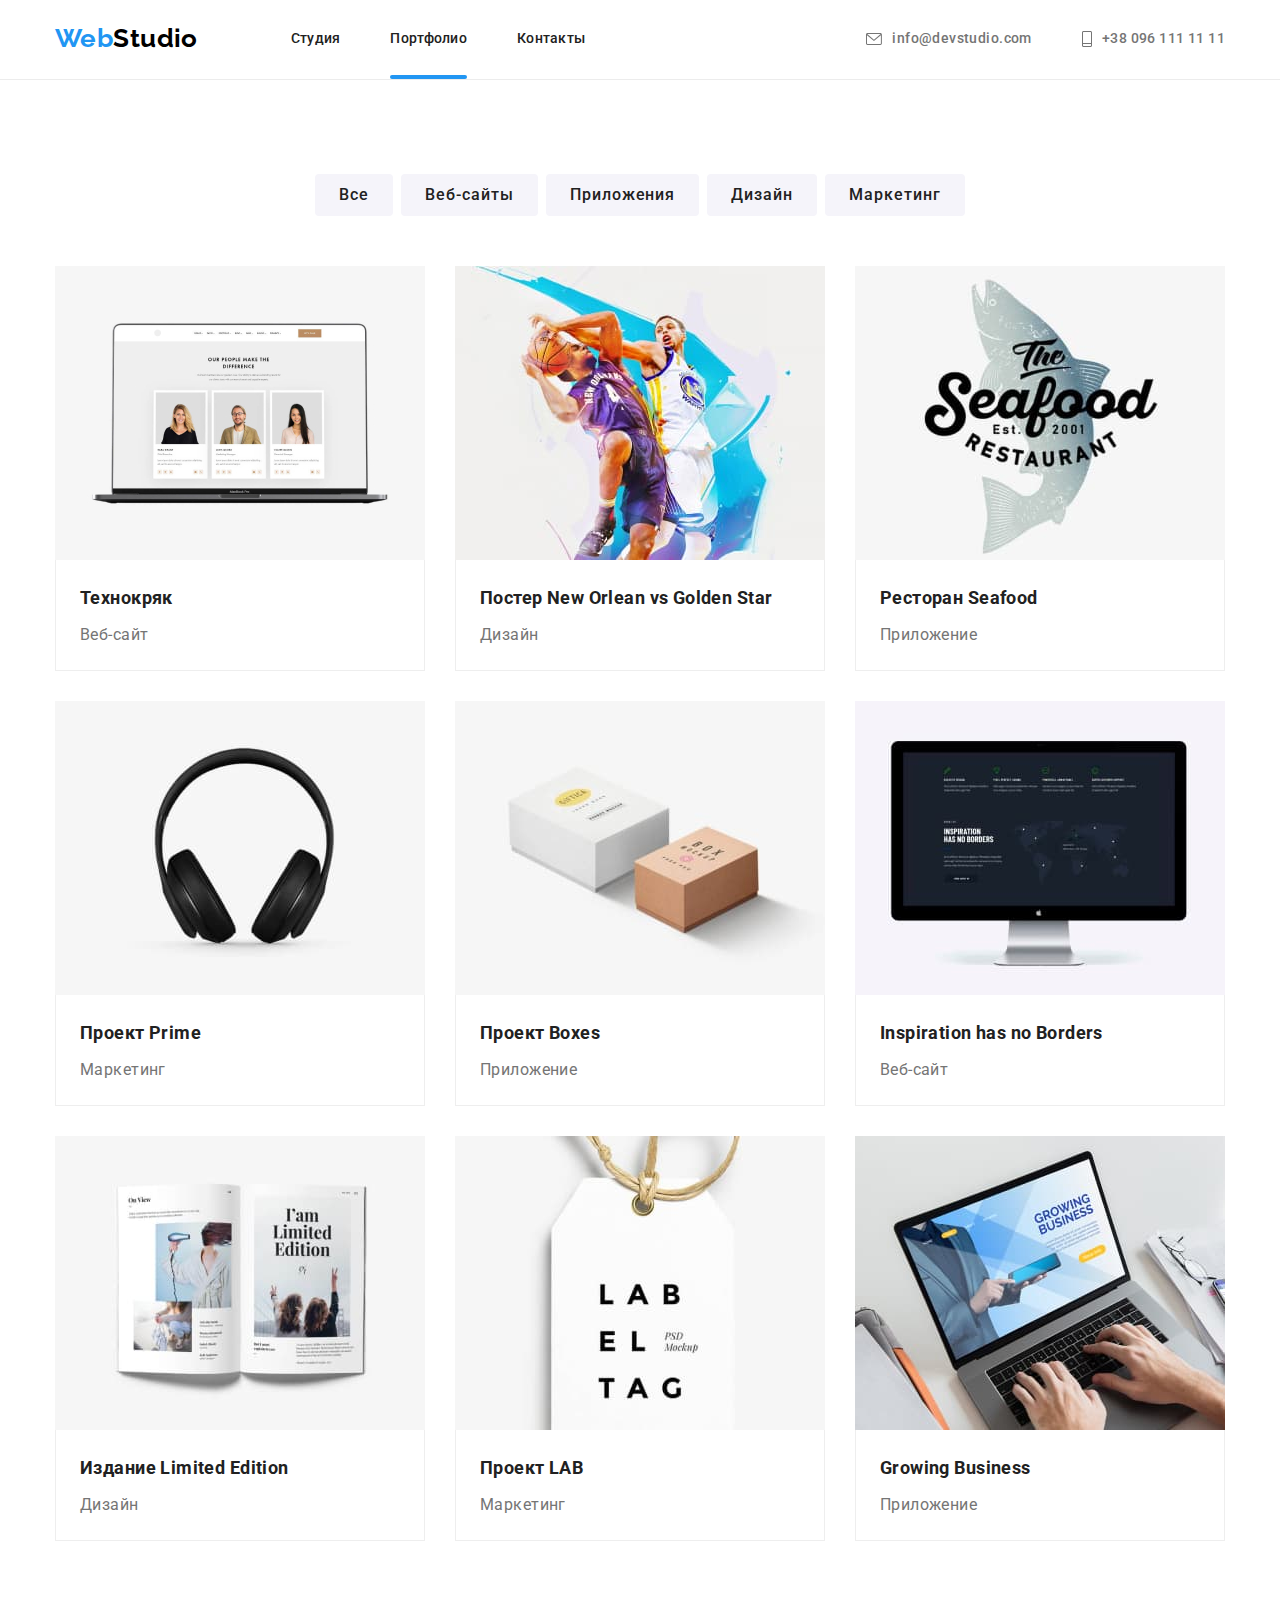
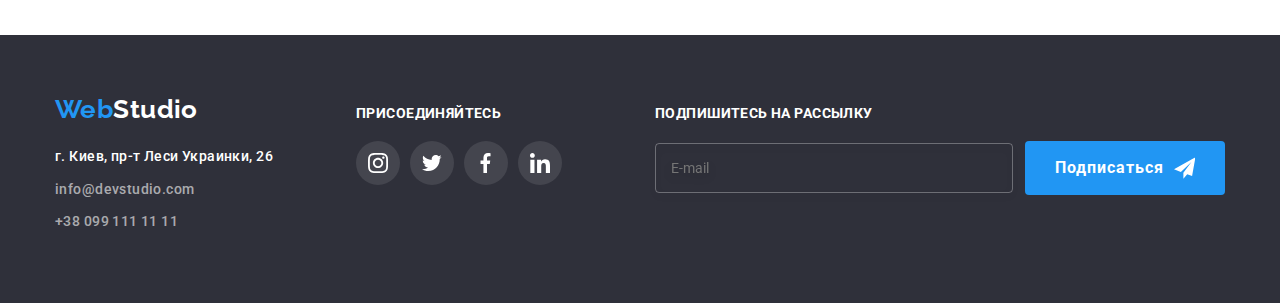
==== commit 739ceaac: "projects finished" ====
--- a/portfolio.html
+++ b/portfolio.html
@@ -16,30 +16,37 @@
     </head>
     <body>
         <header class="header">
-            <div class="container header-container">
-                <nav class="site-nav header-wrap">
-                    <a class="link logo" href=""> <span class="web">Web</span>Studio</a>
-                    <ul class="header-list list">
-                        <li class="header-item"> <a class="header-link link"
+            <div class="container header__container">
+                <nav class="site-nav">
+                    <a class="link logo logo--dark-theme" href=""> <span
+                            class="web">Web</span>Studio</a>
+                    <ul class="site-nav__list list">
+                        <li class="site-nav__item"> <a class="site-nav__link
+                                link"
                                 href="./index.html">Студия</a></li>
-                        <li class="header-item"> <a class="header-link link
-                                current-page-link"
+                        <li class="site-nav__item"> <a class="site-nav__link
+                                link current"
                                 href="./portfolio.html"> Портфолио</a></li>
-                        <li class="header-item"> <a class="header-link link"
+                        <li class="site-nav__item"> <a class="site-nav__link
+                                link"
                                 href=""> Контакты</a></li>
                     </ul>
                 </nav>
                 <ul class="list contacts-nav">
-                    <li class="contacts-item"> <a class="contacts-link link"
+                    <li class="contacts-nav__item"> <a class="contacts-nav__link
+                            link"
                             href="mailto:info@devstudio.com">
-                            <svg class="contacts-icon" width="16" height="12">
+                            <svg class="contacts-nav__icon" width="16"
+                                height="12">
                                 <use href="./images/icons.svg#icon-envelope"></use>
                             </svg>
                             <span>info@devstudio.com</span>
                         </a></li>
-                    <li class="contacts-item"> <a class="contacts-link link"
+                    <li class="contacts-nav__item"> <a class="contacts-nav__link
+                            link"
                             href="tel:+380961111111">
-                            <svg class="contacts-icon" width="10" height="16">
+                            <svg class="contacts-nav__icon" width="10"
+                                height="16">
                                 <use href="./images/icons.svg#icon-phone"></use>
                             </svg>
                             <span>+38
@@ -50,214 +57,214 @@
             </div>
         </header>
         <main>
-            <section class="section">
+            <section class="section projects filter">
                 <div class="container">
                     <h1 class="visually-hidden">Проекты</h1>
-                    <ul class="list projects-list">
-                        <li class="item projects-item">
+                    <ul class="list filter__list">
+                        <li class="item filter__item">
                             <button type="button" class="button
-                                projects-button">Все</button></li>
-                        <li class="item projects-item"><button type="button"
-                                class="button projects-button">Веб-сайты</button></li>
-                        <li class="item projects-item"><button type="button"
-                                class="button projects-button">Приложения</button></li>
-                        <li class="item projects-item"><button type="button"
-                                class="button projects-button"> Дизайн</button></li>
-                        <li class="item projects-item"><button type="button"
-                                class="button projects-button">Маркетинг</button></li>
+                                filter__button">Все</button></li>
+                        <li class="item filter__item"><button type="button"
+                                class="button filter__button">Веб-сайты</button></li>
+                        <li class="item filter__item"><button type="button"
+                                class="button filter__button">Приложения</button></li>
+                        <li class="item filter__item"><button type="button"
+                                class="button filter__button"> Дизайн</button></li>
+                        <li class="item filter__item"><button type="button"
+                                class="button filter__button">Маркетинг</button></li>
                     </ul>
-                    <ul class="list projects-wrap">
-                        <li class="item projects-item-wrap">
-                            <a href="" class="link projects-item-link">
+                    <ul class="list projects__list">
+                        <li class="item projects__item">
+                            <a href="" class="link projects__link">
 
-                                <div class="projects-overlay">
+                                <div class="projects__overlay">
                                     <img
                                         src="./images/project1.jpg" alt="Сайт
                                         Технокряк" width="370">
-                                    <p class="projects-overlay-text">Технокряк
+                                    <p class="projects__text">Технокряк
                                         это современная площадка распространения
                                         коронавируса. Компании используют эту
                                         платформу для цифрового шпионажа и атак
                                         на защищённые сервера конкурентов.</p>
                                 </div>
 
-                                <div class="projects-content">
-                                    <h2 class="projects-name-link
-                                        section-subtitle">Технокряк</h2>
-                                    <p class="projects-type-link subtitle-text">Веб-сайт</p>
+                                <div class="projects__content">
+                                    <h2 class="projects__name
+                                        section__subtitle">Технокряк</h2>
+                                    <p class="projects__type section__text">Веб-сайт</p>
                                 </div>
                             </a>
 
                         </li>
-                        <li class="item projects-item-wrap">
-                            <a href="" class="link projects-item-link">
-                                <div class="projects-overlay">
+                        <li class="item projects__item">
+                            <a href="" class="link projects__link">
+                                <div class="projects__overlay">
                                     <img
                                         src="./images/project2.jpg" alt="Дизайн
                                         Постер
                                         New Orlean vs
                                         Golden Star" width="370">
-                                    <p class="projects-overlay-text">Технокряк
-                                        это современная площадка распространения
-                                        коронавируса. Компании используют эту
-                                        платформу для цифрового шпионажа и атак
-                                        на защищённые сервера конкурентов.</p>
-                                </div>
-                                <div class="projects-content">
-                                    <h2 class="projects-name-link
-                                        section-subtitle">Постер
+                                    <p class="projects__text">Технокряк
+                                        это современная площадка распространения
+                                        коронавируса. Компании используют эту
+                                        платформу для цифрового шпионажа и атак
+                                        на защищённые сервера конкурентов.</p>
+                                </div>
+                                <div class="projects__content">
+                                    <h2 class="projects__name
+                                        section__subtitle">Постер
                                         New Orlean vs
                                         Golden Star</h2>
-                                    <p class="projects-type-link subtitle-text">Дизайн</p>
-                                </div>
-                            </a>
-                        </li>
-                        <li class="item projects-item-wrap">
-                            <a href="" class="link projects-item-link">
-                                <div class="projects-overlay">
+                                    <p class="projects__type section__text">Дизайн</p>
+                                </div>
+                            </a>
+                        </li>
+                        <li class="item projects__item">
+                            <a href="" class="link projects__link">
+                                <div class="projects__overlay">
                                     <img
                                         src="./images/project3.jpg"
                                         alt="Ресторан
                                         Seafood" width="370">
-                                    <p class="projects-overlay-text">Технокряк
-                                        это современная площадка распространения
-                                        коронавируса. Компании используют эту
-                                        платформу для цифрового шпионажа и атак
-                                        на защищённые сервера конкурентов.</p>
-                                </div>
-                                <div class="projects-content">
-                                    <h2 class="projects-name-link
-                                        section-subtitle">Ресторан
+                                    <p class="projects__text">Технокряк
+                                        это современная площадка распространения
+                                        коронавируса. Компании используют эту
+                                        платформу для цифрового шпионажа и атак
+                                        на защищённые сервера конкурентов.</p>
+                                </div>
+                                <div class="projects__content">
+                                    <h2 class="projects__name
+                                        section__subtitle">Ресторан
                                         Seafood</h2>
-                                    <p class="projects-type-link subtitle-text">Приложение</p>
-                                </div>
-                            </a>
-                        </li>
-                        <li class="item projects-item-wrap">
-                            <a href="" class="link projects-item-link">
-                                <div class="projects-overlay">
+                                    <p class="projects__type section__text">Приложение</p>
+                                </div>
+                            </a>
+                        </li>
+                        <li class="item projects__item">
+                            <a href="" class="link projects__link">
+                                <div class="projects__overlay">
                                     <img
                                         src="./images/project4.jpg"
                                         alt="Наушники,
                                         проект Prime" width="370">
-                                    <p class="projects-overlay-text">Технокряк
-                                        это современная площадка распространения
-                                        коронавируса. Компании используют эту
-                                        платформу для цифрового шпионажа и атак
-                                        на защищённые сервера конкурентов.</p>
-                                </div>
-                                <div class="projects-content">
-                                    <h2 class="projects-name-link
-                                        section-subtitle">Проект
+                                    <p class="projects__text">Технокряк
+                                        это современная площадка распространения
+                                        коронавируса. Компании используют эту
+                                        платформу для цифрового шпионажа и атак
+                                        на защищённые сервера конкурентов.</p>
+                                </div>
+                                <div class="projects__content">
+                                    <h2 class="projects__name
+                                        section__subtitle">Проект
                                         Prime</h2>
-                                    <p class="projects-type-link subtitle-text">Маркетинг</p>
-                                </div>
-                            </a>
-                        </li>
-                        <li class="item projects-item-wrap">
-                            <a href="" class="link projects-item-link">
-                                <div class="projects-overlay">
+                                    <p class="projects__type section__text">Маркетинг</p>
+                                </div>
+                            </a>
+                        </li>
+                        <li class="item projects__item">
+                            <a href="" class="link projects__link">
+                                <div class="projects__overlay">
                                     <img
                                         src="./images/project5.jpg" alt="Boxes"
                                         width="370">
-                                    <p class="projects-overlay-text">Технокряк
-                                        это современная площадка распространения
-                                        коронавируса. Компании используют эту
-                                        платформу для цифрового шпионажа и атак
-                                        на защищённые сервера конкурентов.</p>
-                                </div>
-                                <div class="projects-content">
-                                    <h2 class="projects-name-link
-                                        section-subtitle">Проект
+                                    <p class="projects__text">Технокряк
+                                        это современная площадка распространения
+                                        коронавируса. Компании используют эту
+                                        платформу для цифрового шпионажа и атак
+                                        на защищённые сервера конкурентов.</p>
+                                </div>
+                                <div class="projects__content">
+                                    <h2 class="projects__name
+                                        section__subtitle">Проект
                                         Boxes</h2>
-                                    <p class="projects-type-link subtitle-text">Приложение</p>
-                                </div>
-                            </a>
-                        </li>
-                        <li class="item projects-item-wrap">
-                            <a href="" class="link projects-item-link">
-                                <div class="projects-overlay">
+                                    <p class="projects__type section__text">Приложение</p>
+                                </div>
+                            </a>
+                        </li>
+                        <li class="item projects__item">
+                            <a href="" class="link projects__link">
+                                <div class="projects__overlay">
                                     <img
                                         src="./images/project6.jpg" alt="сайт
                                         Inspiration has no
                                         Borders" width="370">
-                                    <p class="projects-overlay-text">Технокряк
-                                        это современная площадка распространения
-                                        коронавируса. Компании используют эту
-                                        платформу для цифрового шпионажа и атак
-                                        на защищённые сервера конкурентов.</p>
-                                </div>
-                                <div class="projects-content">
-                                    <h2 class="projects-name-link
-                                        section-subtitle">Inspiration
+                                    <p class="projects__text">Технокряк
+                                        это современная площадка распространения
+                                        коронавируса. Компании используют эту
+                                        платформу для цифрового шпионажа и атак
+                                        на защищённые сервера конкурентов.</p>
+                                </div>
+                                <div class="projects__content">
+                                    <h2 class="projects__name
+                                        section__subtitle">Inspiration
                                         has no
                                         Borders</h2>
-                                    <p class="projects-type-link subtitle-text">Веб-сайт</p>
-                                </div>
-                            </a>
-                        </li>
-                        <li class="item projects-item-wrap">
-                            <a href="" class="link projects-item-link">
-                                <div class="projects-overlay">
+                                    <p class="projects__type section__text">Веб-сайт</p>
+                                </div>
+                            </a>
+                        </li>
+                        <li class="item projects__item">
+                            <a href="" class="link projects__link">
+                                <div class="projects__overlay">
                                     <img
                                         src="./images/project7.jpg" alt="Издание
                                         Limited
                                         Edition" width="370">
-                                    <p class="projects-overlay-text">Технокряк
-                                        это современная площадка распространения
-                                        коронавируса. Компании используют эту
-                                        платформу для цифрового шпионажа и атак
-                                        на защищённые сервера конкурентов.</p>
-                                </div>
-                                <div class="projects-content">
-                                    <h2 class="projects-name-link
-                                        section-subtitle">Издание
+                                    <p class="projects__text">Технокряк
+                                        это современная площадка распространения
+                                        коронавируса. Компании используют эту
+                                        платформу для цифрового шпионажа и атак
+                                        на защищённые сервера конкурентов.</p>
+                                </div>
+                                <div class="projects__content">
+                                    <h2 class="projects__name
+                                        section__subtitle">Издание
                                         Limited
                                         Edition</h2>
-                                    <p class="projects-type-link subtitle-text">Дизайн</p>
-                                </div>
-                            </a>
-                        </li>
-                        <li class="item projects-item-wrap">
-                            <a href="" class="link projects-item-link">
-                                <div class="projects-overlay">
+                                    <p class="projects__type section__text">Дизайн</p>
+                                </div>
+                            </a>
+                        </li>
+                        <li class="item projects__item">
+                            <a href="" class="link projects__link">
+                                <div class="projects__overlay">
                                     <img
                                         src="./images/project8.jpg" alt="Lab El
                                         Tag
                                         mock
                                         up" width="370">
-                                    <p class="projects-overlay-text">Технокряк
-                                        это современная площадка распространения
-                                        коронавируса. Компании используют эту
-                                        платформу для цифрового шпионажа и атак
-                                        на защищённые сервера конкурентов.</p>
-                                </div>
-                                <div class="projects-content">
-                                    <h2 class="projects-name-link
-                                        section-subtitle">Проект
+                                    <p class="projects__text">Технокряк
+                                        это современная площадка распространения
+                                        коронавируса. Компании используют эту
+                                        платформу для цифрового шпионажа и атак
+                                        на защищённые сервера конкурентов.</p>
+                                </div>
+                                <div class="projects__content">
+                                    <h2 class="projects__name
+                                        section__subtitle">Проект
                                         LAB</h2>
-                                    <p class="projects-type-link subtitle-text">Маркетинг</p>
-                                </div>
-                            </a>
-                        </li>
-                        <li class="item projects-item-wrap">
-                            <a href="" class="link projects-item-link">
-                                <div class="projects-overlay">
+                                    <p class="projects__type section__text">Маркетинг</p>
+                                </div>
+                            </a>
+                        </li>
+                        <li class="item projects__item">
+                            <a href="" class="link projects__link">
+                                <div class="projects__overlay">
                                     <img
                                         src="./images/project9.jpg"
                                         alt="Приложение
                                         Growing Business" width="370">
-                                    <p class="projects-overlay-text">Технокряк
-                                        это современная площадка распространения
-                                        коронавируса. Компании используют эту
-                                        платформу для цифрового шпионажа и атак
-                                        на защищённые сервера конкурентов.</p>
-                                </div>
-                                <div class="projects-content">
-                                    <h2 class="projects-name-link
-                                        section-subtitle">Growing
+                                    <p class="projects__text">Технокряк
+                                        это современная площадка распространения
+                                        коронавируса. Компании используют эту
+                                        платформу для цифрового шпионажа и атак
+                                        на защищённые сервера конкурентов.</p>
+                                </div>
+                                <div class="projects__content">
+                                    <h2 class="projects__name
+                                        section__subtitle">Growing
                                         Business</h2>
-                                    <p class="projects-type-link subtitle-text">Приложение</p>
+                                    <p class="projects__type section__text">Приложение</p>
                                 </div>
                             </a>
                         </li>
@@ -265,26 +272,32 @@
                 </div>
             </section>
         </main>
+
         <footer class="footer">
-            <div class="container footer-wrap">
-                <div class="contact-us-footer">
-                    <a class="logo logo-white" href=""> <span class="web">Web</span>Studio</a>
+            <div class="container footer__wrap">
+                <div class="footer__contact-us">
+                    <a class="link logo logo--light-theme" href=""> <span
+                            class="web">Web</span>Studio</a>
                     <address class="address">
-                        <ul class="list footer-list">
-                            <li class="address-item"> <a class="link
-                                    contacts-link
-                                    address-link"
+                        <ul class="list contacts-nav contacts-nav--light-theme">
+                            <li class="contacts-nav__item
+                                contacts-nav__item--light-theme"> <a class="link
+                                    contacts-nav__link
+                                    address__link"
                                     href="https://www.google.com/maps/place/%D0%B1%D1%83%D0%BB.+%D0%9B%D0%B5%D1%81%D0%B8+%D0%A3%D0%BA%D1%80%D0%B0%D0%B8%D0%BD%D0%BA%D0%B8,+26,+%D0%9A%D0%B8%D0%B5%D0%B2,+02000/@50.4265807,30.5361971,17z/data=!3m1!4b1!4m5!3m4!1s0x40d4cf0e033ecbe9:0x57a4dffefec77da0!8m2!3d50.4265807!4d30.5383859">г.
                                     Киев,
                                     пр-т Леси
                                     Украинки, 26</a></li>
-                            <li class="address-item"><a
-                                    class="contacts-link-white
-                                    contacts-link
+                            <li class="contacts-nav__item
+                                contacts-nav__item--light-theme"><a
+                                    class="contacts-nav__link--light-theme
+                                    contacts-nav__link
                                     link"
                                     href="mailto:info@devstudio.com">info@devstudio.com</a></li>
-                            <li><a class="contacts-link-white
-                                    contacts-link
+                            <li class="contacts-nav__item
+                                contacts-nav__item--light-theme"><a
+                                    class="contacts-nav__link--light-theme
+                                    contacts-nav__link
                                     link"
                                     href="tel:+380991111111">+38
                                     099 111
@@ -293,39 +306,39 @@
                     </address>
                 </div>
                 <div class="join-us">
-                    <h2 class="join-us-title">присоединяйтесь</h2>
-                    <ul class="list footer-social-list">
-                        <li class="item footer-social-item"> <a class="link
-                                join-us-link"
+                    <h2 class="join-us__title">присоединяйтесь</h2>
+                    <ul class="list join-us__list">
+                        <li class="item join-us__item"> <a class="link
+                                join-us__link"
                                 href="https://www.instagram.com">
-                                <svg class="footer-social-icon" width="20"
+                                <svg class="join-us__icon" width="20"
                                     height="20">
                                     <use
                                         href="./images/icons.svg#icon-instagram-icon"></use>
                                 </svg>
                             </a></li>
-                        <li class="item footer-social-item"> <a class="link
-                                join-us-link"
+                        <li class="item join-us__item"> <a class="link
+                                join-us__link"
                                 href="https://www.twitter.com">
-                                <svg class="footer-social-icon" width="20"
+                                <svg class="join-us__icon" width="20"
                                     height="20">
                                     <use
                                         href="./images/icons.svg#icon-twitter-icon"></use>
                                 </svg>
                             </a></li>
-                        <li class="item footer-social-item"> <a class="link
-                                join-us-link"
+                        <li class="item join-us__item"> <a class="link
+                                join-us__link"
                                 href="https://www.facebook.com">
-                                <svg class="footer-social-icon" width="20"
+                                <svg class="join-us__icon" width="20"
                                     height="20">
                                     <use
                                         href="./images/icons.svg#icon-facebook-icon"></use>
                                 </svg>
                             </a></li>
-                        <li class="item footer-social-item"> <a class="link
-                                join-us-link"
+                        <li class="item join-us__item"> <a class="link
+                                join-us__link"
                                 href="https://www.linkedin.com">
-                                <svg class="footer-social-icon" width="20"
+                                <svg class="join-us__icon" width="20"
                                     height="20">
                                     <use
                                         href="./images/icons.svg#icon-linkedin-icon"></use>
@@ -334,19 +347,17 @@
                     </ul>
                 </div>
                 <div class="sign-up">
-                    <h2 class="sign-up-title">Подпишитесь на рассылку</h2>
-                    <div class="sign-up-wrap">
-                        <form class="sign-up-form">
-                            <input type="email" name="email"
-                                placeholder="E-mail"
-                                class="sign-up-input">
-                            <button type="submit" class="button sign-up-btn">Подписаться
-                                <svg class="send-icon" width="24" height="24">
-                                    <use href="./images/icons.svg#icon-send"></use>
-                                </svg>
-                            </button>
-                        </form>
-                    </div>
+                    <h2 class="sign-up__title">Подпишитесь на рассылку</h2>
+                    <form class="sign-up__form">
+                        <input type="email" name="email"
+                            placeholder="E-mail"
+                            class="sign-up__input">
+                        <button type="submit" class="button sign-up__btn">Подписаться
+                            <svg class="sign-up__icon" width="24" height="24">
+                                <use href="./images/icons.svg#icon-send"></use>
+                            </svg>
+                        </button>
+                    </form>
                 </div>
             </footer>
         </body>
--- a/css/main.min.css
+++ b/css/main.min.css
@@ -1,2 +1,2 @@
-p,h1,h2,h3,h4,h5,h6{margin:0}ul,p{margin:0;padding:0}body{font-family:"Roboto", sans-serif;letter-spacing:0.03em;font-size:14px;color:var(--primary-text-color)}img{display:block}.list{list-style:none}.link{text-decoration:none}.visually-hidden{position:absolute;white-space:nowrap;width:1px;height:1px;overflow:hidden;border:0;padding:0;clip:rect(0 0 0 0);clip-path:inset(50%);margin:-1px}.container{width:1200px;padding-right:15px;padding-left:15px;margin:0 auto}.button{padding:10px 32px;color:var(--btn-color);background-color:var(--accent-color);border-color:transparent;border-radius:4px;font-family:inherit;font-weight:700;font-size:16px;line-height:1.87;letter-spacing:0.06em;box-shadow:none;cursor:pointer;transition:background-color 250ms cubic-bezier(0.4, 0, 0.2, 1),box-shadow 250ms cubic-bezier(0.4, 0, 0.2, 1)}.button:hover,.button:focus{background-color:var(--hover-color);box-shadow:0px 4px 4px rgba(0,0,0,0.15)}.logo{margin-right:93px;color:#000000;font-family:Raleway, sans-serif;font-weight:700;font-size:26px}.web{color:var(--accent-color)}.section{padding-bottom:94px;padding-top:94px}.section-title{font-weight:700;font-size:36px;line-height:1.16;text-align:center;margin-bottom:50px}.section-subtitle{margin-bottom:10px;font-weight:700;line-height:1.16}.subtitle-text{font-size:14px;line-height:1.71;color:var(--secondary-text-color)}.backdrop{position:fixed;top:0;left:0;width:100%;height:100%;background-color:rgba(0,0,0,0.2);opacity:1;transition:opacity 250ms cubic-bezier(0.4, 0, 0.2, 1),visibility 250ms cubic-bezier(0.4, 0, 0.2, 1)}.backdrop.is-hidden .modal{transform:translate(-50%, -50%) rotate(-10deg) scale(0.7)}.modal{position:absolute;top:50%;left:50%;width:528px;height:581px;padding:40px;background-color:#FFFFFF;box-shadow:0px 1px 3px rgba(0,0,0,0.12),0px 1px 1px rgba(0,0,0,0.14),0px 2px 1px rgba(0,0,0,0.2);border-radius:4px;transform:translate(-50%, -50%) rotate(0) scale(1);transition:transform 250ms cubic-bezier(0.4, 0, 0.2, 1)}.backdrop.is-hidden{opacity:0;pointer-events:none;visibility:hidden}.close-icon-btn{position:absolute;top:8px;right:8px;display:flex;justify-content:center;align-items:center;width:30px;height:30px;background-color:#fff;border:1px solid rgba(0,0,0,0.1);border-radius:50%;cursor:pointer}.close-icon{fill:#000000}.header-form{margin-bottom:12px;font-weight:700;font-size:20px;line-height:1.15;text-align:center;letter-spacing:0.03em;color:var(--primary-text-color);text-align:center}.form-field{margin-bottom:10px}.form-field-textarea{margin-bottom:20px}.form-field-checkbox{margin-bottom:30px}.form-input,.form-text{padding-left:40px;width:100%;height:40px;border:1px solid rgba(33,33,33,0.2);border-radius:4px;outline:none;transition:border 250ms cubic-bezier(0.4, 0, 0.2, 1)}.form-text{display:block;height:120px;padding:12px 16px;margin-bottom:20px;resize:none}.form-text::placeholder{font-size:14px;line-height:1.14;letter-spacing:0.01em;color:rgba(117,117,117,0.5)}.form-label{display:block;margin-bottom:4px;font-size:12px;line-height:1.16;letter-spacing:0.01em;color:var(--secondary-text-color)}.form-input-wrap{position:relative}.form-input-wrap:focus-within .form-input{border-color:var(--accent-color)}.form-input-wrap:focus-within .name-icon,.form-input-wrap:focus-within .tel-icon,.form-input-wrap:focus-within .email-icon{fill:var(--accent-color)}.form-field:focus-within .form-text{border:1px solid var(--accent-color)}.name-icon,.tel-icon,.email-icon{position:absolute;left:12px;top:50%;transform:translateY(-50%);transition:fill 250ms cubic-bezier(0.4, 0, 0.2, 1)}.label-checkbox{display:flex;align-items:center;justify-content:center;font-size:14px;line-height:1.71;letter-spacing:0.03em;color:var(--secondary-text-color);cursor:pointer}.label-checkbox-link{color:var(--accent-color)}.form-checkbox-wrap{display:flex;justify-content:center;align-items:center;width:16px;height:15px;border:2px solid #000000;border-radius:2px;margin-right:8px}.form-checkbox:focus+.label-checkbox>.form-checkbox-wrap{outline:1px solid var(--accent-color)}.form-checkbox-icon{fill:transparent}.form-checkbox:checked+.label-checkbox>.form-checkbox-wrap{background-color:var(--accent-color);border:none}.form-checkbox:checked+.label-checkbox .form-checkbox-icon{fill:#fff}.submit-btn{display:block;margin:0 auto;width:200px;box-shadow:0px 4px 4px rgba(0,0,0,0.15)}.header{padding-top:24px;padding-bottom:25px;border-bottom:1px solid #ececec}.header-container{display:flex;align-items:center}.header-wrap{display:flex;align-items:center}.header-list{display:flex}.header-item:not(:last-child){margin-right:50px}.site-nav{display:flex;align-items:center}.header-link{color:var(--primary-text-color);font-weight:500;line-height:1.14;letter-spacing:0.02em;transition:color 250ms cubic-bezier(0.4, 0, 0.2, 1)}.header-link:hover,.header-link:focus{color:var(--accent-color)}.contacts-nav{display:flex;margin-left:auto}.contacts-link{display:flex;align-items:center;color:var(--secondary-text-color);font-weight:500;line-height:1.71;letter-spacing:0.03em;transition:color 250ms cubic-bezier(0.4, 0, 0.2, 1)}.contacts-item+.contacts-item{margin-left:50px}.contacts-link:hover,.contacts-link:focus{color:var(--accent-color)}.contacts-icon{margin-right:10px;fill:currentColor}.hero{padding-top:200px;padding-bottom:200px;max-width:1600px;margin-right:auto;margin-left:auto;background-color:gray;background-image:linear-gradient(to right, rgba(47,48,58,0.4), rgba(47,48,58,0.4)),url(../images/hero-img.jpg);background-size:cover;background-position:center;background-repeat:no-repeat;text-align:center}.hero-title{width:696px;margin-left:auto;margin-right:auto;margin-bottom:30px;color:#ffffff;font-weight:900;font-size:44px;line-height:1.36;text-align:center;letter-spacing:0.06em;text-transform:uppercase}.advantages-descr{font-size:14px;text-transform:uppercase}.advantages-list{display:flex}.advantages-item{width:calc((100% - 60px) / 3)}.advantages-item:not(:last-child){margin-right:30px}.advantages-wrap{width:270px;height:120px;background-color:#F5F4FA;border-radius:4px;display:flex;justify-content:center;align-items:center;margin-bottom:30px}.features{padding-top:0}.features-wrap{display:flex}.features-item{position:relative;width:calc((100% - 60px) / 3)}.features-item:not(:last-child){margin-right:30px}.features-text-thumb{position:absolute;bottom:0;left:0;width:100%;display:flex;justify-content:center;align-items:center;height:70px;background-color:rgba(47,48,58,0.8)}.features-text{text-transform:uppercase;font-size:14px;line-height:16px;text-align:center;letter-spacing:0.03em;text-transform:uppercase;color:#FFFFFF}.team{background-color:#f5f4fa}.team-wrap{display:flex}.team-item{width:calc((100% - 90px) / 4)}.team-item:not(:last-child){margin-right:30px}.team-container{padding-top:30px;padding-bottom:30px;background-color:#fff;text-align:center;box-shadow:0px 1px 3px rgba(0,0,0,0.12),0px 1px 1px rgba(0,0,0,0.14),0px 2px 1px rgba(0,0,0,0.2);border-radius:0px 0px 4px 4px}.team-member-name{font-size:16px}.team-member-pos{font-size:16px}.team-social-list{display:flex;justify-content:center;align-items:center;margin-top:16px}.team-social-link{display:flex;justify-content:center;align-items:center;width:44px;height:44px;border-radius:50%;background-color:#ffffff;transition:background-color 250ms cubic-bezier(0.4, 0, 0.2, 1)}.team-social-link:hover,.team-social-link:focus{background-color:var(--accent-color)}.team-social-link:hover .team-social-icon,.team-social-link:focus .team-social-icon{fill:#fff}.team-social-item+.team-social-item{margin-left:10px}.team-social-icon{fill:#AFB1B8;transition:fill 250ms cubic-bezier(0.4, 0, 0.2, 1)}.our-clients-list{display:flex;justify-content:center}.our-clients-link{display:flex;justify-content:center;align-items:center;width:170px;height:92px;border:1px solid #AFB1B8;border-radius:4px;transition:border 250ms cubic-bezier(0.4, 0, 0.2, 1)}.our-clients-item+.our-clients-item{margin-left:30px}.our-clients-icon{fill:#AFB1B8;transition:fill 250ms cubic-bezier(0.4, 0, 0.2, 1)}.our-clients-link:hover,.our-clients-link:focus{border:1px solid var(--accent-color)}.our-clients-link:hover .our-clients-icon,.our-clients-link:focus .our-clients-icon{fill:var(--accent-color)}.current-page-link{color:var(--accent-color);position:relative}.current-page-link::after{position:absolute;left:0;bottom:-33px;content:'';display:inline-block;width:100%;height:4px;background-color:var(--accent-color);border-radius:2px}.projects-overlay{position:relative;overflow:hidden}.projects-overlay-text{position:absolute;top:0;left:0;padding:63px 24px;font-size:18px;line-height:1.56;letter-spacing:0.03em;color:#FFFFFF;background-color:var(--accent-color);transform:translateY(100%);transition:transform 250ms cubic-bezier(0.4, 0, 0.2, 1)}.projects-item-link:hover .projects-overlay-text,.projects-item-link:focus .projects-overlay-text{transform:translateY(0)}.projects-list{display:flex;justify-content:center;margin-bottom:50px}.projects-item+.projects-item{margin-left:8px}.projects-button{padding:6px 22px;background-color:#f5f4fa;color:var(--primary-text-color);font-weight:500;line-height:1.63;border-radius:4px}.projects-button:hover,.projects-button:focus{background-color:var(--accent-color);color:var(--btn-color)}.projects-name-link{margin-bottom:4px;font-size:18px;line-height:2;color:var(--primary-text-color)}.projects-type-link{font-size:16px;line-height:1.87;color:var(--secondary-text-color)}.projects-wrap{display:flex;flex-wrap:wrap;margin:-15px}.projects-item-wrap{width:calc((100% - 90px) / 3);margin:15px}.projects-content{padding:20px 24px;border:1px solid #eeeeee;border-top:none}.projects-item-link{position:relative;display:block;transition:box-shadow 250ms cubic-bezier(0.4, 0, 0.2, 1)}.projects-item-link:hover,.projects-item-link:focus{box-shadow:0px 1px 1px rgba(0,0,0,0.12),0px 4px 4px rgba(0,0,0,0.06),1px 4px 6px rgba(0,0,0,0.16)}.footer{padding-top:60px;padding-bottom:60px;background-color:var(--background-section-color);color:#ffffff}.logo-white{display:inline-block;margin-bottom:20px;margin-right:0;color:#ffffff;text-decoration:none}.address{font-style:normal}.address-link{color:#ffffff}.contacts-link-white{color:rgba(255,255,255,0.6)}.address-item{margin-bottom:9px}.join-us{margin-right:93px}.join-us-title,.sign-up-title{margin-bottom:20px;text-transform:uppercase;color:#ffffff;font-size:14px;font-weight:700}.footer-social-list{display:flex;justify-content:center}.join-us-link{display:flex;justify-content:center;align-items:center;width:44px;height:44px;background-color:rgba(255,255,255,0.1);border-radius:50%;transition:background-color 250ms cubic-bezier(0.4, 0, 0.2, 1)}.join-us-link:hover,.join-us-link:focus{background-color:var(--accent-color)}.footer-social-item+.footer-social-item{margin-left:10px}.footer-social-icon{fill:#ffffff}.footer-wrap{display:flex;align-items:baseline}.contact-us-footer{flex-grow:1;margin-right:70px}.sign-up-form{display:flex;align-items:baseline}.sign-up-btn{display:inline-flex;align-items:center;margin-left:12px;width:200px;padding-right:28px;padding-left:28px}.send-icon{margin-left:10px;fill:#fff}.sign-up-input{width:358px;height:50px;border:1px solid rgba(255,255,255,0.3);filter:drop-shadow(0px 4px 4px rgba(0,0,0,0.15));border-radius:4px;background-color:transparent;padding:15px;color:#fff;outline:none}
+p,h1,h2,h3,h4,h5,h6{margin:0}ul,p{margin:0;padding:0}body{font-family:"Roboto", sans-serif;letter-spacing:0.03em;font-size:14px;color:#212121}img{display:block}.list{list-style:none}.link{text-decoration:none}.visually-hidden{position:absolute;white-space:nowrap;width:1px;height:1px;overflow:hidden;border:0;padding:0;clip:rect(0 0 0 0);clip-path:inset(50%);margin:-1px}.container{width:1200px;padding-right:15px;padding-left:15px;margin:0 auto}.current{color:#2196f3;position:relative}.current::after{position:absolute;left:0;bottom:-33px;content:'';display:inline-block;width:100%;height:4px;background-color:#2196f3;border-radius:2px}.button{padding:10px 32px;color:#fff;background-color:#2196f3;border-color:transparent;border-radius:4px;font-family:inherit;font-weight:700;font-size:16px;line-height:1.87;letter-spacing:0.06em;box-shadow:none;cursor:pointer;transition:background-color 250ms cubic-bezier(0.4, 0, 0.2, 1),box-shadow 250ms cubic-bezier(0.4, 0, 0.2, 1)}.button:hover,.button:focus{background-color:#188CE8;box-shadow:0px 4px 4px rgba(0,0,0,0.15)}.logo{margin-right:93px;font-family:Raleway, sans-serif;font-weight:700;font-size:26px}.logo--dark-theme{color:#000000}.logo--light-theme{display:inline-block;margin-bottom:20px;margin-right:0;color:#ffffff}.web{color:#2196f3}.section{padding-bottom:94px;padding-top:94px}.section__title{font-weight:700;font-size:36px;line-height:1.16;text-align:center;margin-bottom:50px}.section__subtitle{margin-bottom:10px;font-weight:700;line-height:1.16}.section__text{font-size:14px;line-height:1.71;color:#757575}.backdrop{position:fixed;top:0;left:0;width:100%;height:100%;background-color:rgba(0,0,0,0.2);opacity:1;transition:opacity 250ms cubic-bezier(0.4, 0, 0.2, 1),visibility 250ms cubic-bezier(0.4, 0, 0.2, 1)}.backdrop.is-hidden .modal{transform:translate(-50%, -50%) rotate(-10deg) scale(0.7)}.modal{position:absolute;top:50%;left:50%;width:528px;height:581px;padding:40px;background-color:#FFFFFF;box-shadow:0px 1px 3px rgba(0,0,0,0.12),0px 1px 1px rgba(0,0,0,0.14),0px 2px 1px rgba(0,0,0,0.2);border-radius:4px;transform:translate(-50%, -50%) rotate(0) scale(1);transition:transform 250ms cubic-bezier(0.4, 0, 0.2, 1)}.backdrop.is-hidden{opacity:0;pointer-events:none;visibility:hidden}.modal__btn{position:absolute;top:8px;right:8px;display:flex;justify-content:center;align-items:center;width:30px;height:30px;background-color:#fff;border:1px solid rgba(0,0,0,0.1);border-radius:50%;cursor:pointer}.modal__icon{fill:#000000}.modal__header{margin-bottom:12px;font-weight:700;font-size:20px;line-height:1.15;text-align:center;letter-spacing:0.03em;color:#212121;text-align:center}.form__field{margin-bottom:10px}.form__textarea{margin-bottom:20px}.form__field--last{margin-bottom:30px}.form__input,.form__text{padding-left:40px;width:100%;height:40px;border:1px solid rgba(33,33,33,0.2);border-radius:4px;outline:none;transition:border 250ms cubic-bezier(0.4, 0, 0.2, 1)}.form__wrap:focus-within .form__input{border-color:#2196f3}.form__text{display:block;height:120px;padding:12px 16px;margin-bottom:20px;resize:none}.form__field:focus-within .form__text{border:1px solid #2196f3}.form__text::placeholder{font-size:14px;line-height:1.14;letter-spacing:0.01em;color:rgba(117,117,117,0.5)}.form__label{display:block;margin-bottom:4px;font-size:12px;line-height:1.16;letter-spacing:0.01em;color:#757575}.form__wrap{position:relative}.form__name-icon,.form__tel-icon,.form__email-icon{position:absolute;left:12px;top:50%;transform:translateY(-50%);transition:fill 250ms cubic-bezier(0.4, 0, 0.2, 1)}.form__wrap:focus-within .form__name-icon,.form__wrap:focus-within .form__tel-icon,.form__wrap:focus-within .form__email-icon{fill:#2196f3}.checkbox__label{display:flex;align-items:center;justify-content:center;font-size:14px;line-height:1.71;letter-spacing:0.03em;color:#757575;cursor:pointer}.checkbox__link{color:#2196f3}.checkbox__wrap{display:flex;justify-content:center;align-items:center;width:16px;height:15px;border:2px solid #000000;border-radius:2px;margin-right:8px}.checkbox__input:focus+.checkbox__label>.checkbox__wrap{outline:1px solid #2196f3}.checkbox__icon{fill:transparent}.checkbox__input:checked+.checkbox__label .checkbox__icon{fill:#fff}.checkbox__input:checked+.checkbox__label>.checkbox__wrap{background-color:#2196f3;border:none}.form__btn{display:block;margin:0 auto;width:200px;box-shadow:0px 4px 4px rgba(0,0,0,0.15)}.header{padding-top:24px;padding-bottom:25px;border-bottom:1px solid #ececec}.header__container{display:flex;align-items:center}.site-nav__list{display:flex}.site-nav__item:not(:last-child){margin-right:50px}.site-nav{display:flex;align-items:center}.site-nav__link{color:#212121;font-weight:500;line-height:1.14;letter-spacing:0.02em;transition:color 250ms cubic-bezier(0.4, 0, 0.2, 1)}.site-nav__link:hover,.site-nav__link:focus{color:#2196f3}.contacts-nav{display:flex;margin-left:auto}.contacts-nav__link{display:flex;align-items:center;color:#757575;font-weight:500;line-height:1.71;letter-spacing:0.03em;transition:color 250ms cubic-bezier(0.4, 0, 0.2, 1)}.contacts-nav__link:hover,.contacts-nav__link:focus{color:#2196f3}.contacts-nav__item+.contacts-nav__item{margin-left:50px}.contacts-nav__icon{margin-right:10px;fill:currentColor}.hero{padding-top:200px;padding-bottom:200px;max-width:1600px;background-color:rgba(47,48,58,0.4);background-image:linear-gradient(to right, rgba(47,48,58,0.4), rgba(47,48,58,0.4)),url(../images/hero-img.jpg);background-size:cover;background-position:center;background-repeat:no-repeat;text-align:center}.hero__title{width:696px;margin-left:auto;margin-right:auto;margin-bottom:30px;color:#ffffff;font-weight:900;font-size:44px;line-height:1.36;text-align:center;letter-spacing:0.06em;text-transform:uppercase}.advantages__list{display:flex}.advantages__item{width:calc((100% - 60px) / 3)}.advantages__item:not(:last-child){margin-right:30px}.advantages__wrap{width:270px;height:120px;background-color:#F5F4FA;border-radius:4px;display:flex;justify-content:center;align-items:center;margin-bottom:30px}.advantages__descr{font-size:14px;text-transform:uppercase}.features{padding-top:0}.features__list{display:flex}.features__item{position:relative;width:calc((100% - 60px) / 3)}.features__item:not(:last-child){margin-right:30px}.features__thumb{position:absolute;bottom:0;left:0;width:100%;display:flex;justify-content:center;align-items:center;height:70px;background-color:rgba(47,48,58,0.8)}.features__text{text-transform:uppercase;font-size:14px;line-height:16px;text-align:center;letter-spacing:0.03em;text-transform:uppercase;color:#FFFFFF}.team{background-color:#f5f4fa}.team__list{display:flex}.team__item{width:calc((100% - 90px) / 4)}.team__item:not(:last-child){margin-right:30px}.team__wrap{padding-top:30px;padding-bottom:30px;background-color:#ffffff;text-align:center;box-shadow:0px 1px 3px rgba(0,0,0,0.12),0px 1px 1px rgba(0,0,0,0.14),0px 2px 1px rgba(0,0,0,0.2);border-radius:0px 0px 4px 4px}.team__name{font-size:16px}.team__position{font-size:16px}.socials{display:flex;justify-content:center;align-items:center;margin-top:16px}.socials__item+.socials__item{margin-left:10px}.socials__link{display:flex;justify-content:center;align-items:center;width:44px;height:44px;border-radius:50%;background-color:#ffffff;transition:background-color 250ms cubic-bezier(0.4, 0, 0.2, 1)}.socials__link:hover,.socials__link:focus{background-color:#2196f3}.socials__icon{fill:#AFB1B8;transition:fill 250ms cubic-bezier(0.4, 0, 0.2, 1)}.socials__link:hover .socials__icon,.socials__link:focus .socials__icon{fill:#ffffff}.clients__list{display:flex;justify-content:center}.clients__link{display:flex;justify-content:center;align-items:center;width:170px;height:92px;border:1px solid #AFB1B8;border-radius:4px;transition:border 250ms cubic-bezier(0.4, 0, 0.2, 1)}.clients__link:hover,.clients__link:focus{border:1px solid #2196f3}.clients__item+.clients__item{margin-left:30px}.clients__icon{fill:#AFB1B8;transition:fill 250ms cubic-bezier(0.4, 0, 0.2, 1)}.clients__link:hover .clients__icon,.clients__link:focus .clients__icon{fill:#2196f3}.filter__list{display:flex;justify-content:center;margin-bottom:50px}.filter__item+.filter__item{margin-left:8px}.filter__button{padding:6px 22px;background-color:#f5f4fa;color:#212121;font-weight:500;line-height:1.63;border-radius:4px}.filter__button:hover,.filter__button:focus{background-color:#2196f3;color:#fff}.projects__overlay{position:relative;overflow:hidden}.projects__text{position:absolute;top:0;left:0;padding:63px 24px;font-size:18px;line-height:1.56;letter-spacing:0.03em;color:#FFFFFF;background-color:#2196f3;transform:translateY(100%);transition:transform 250ms cubic-bezier(0.4, 0, 0.2, 1)}.projects__link:hover .projects__text,.projects__link:focus .projects__text{transform:translateY(0)}.projects__name{margin-bottom:4px;font-size:18px;line-height:2;color:#212121}.projects__type{font-size:16px;line-height:1.87;color:#757575}.projects__list{display:flex;flex-wrap:wrap;margin:-15px}.projects__item{width:calc((100% - 90px) / 3);margin:15px}.projects__content{padding:20px 24px;border:1px solid #eeeeee;border-top:none}.projects__link{position:relative;display:block;transition:box-shadow 250ms cubic-bezier(0.4, 0, 0.2, 1)}.projects__link:hover,.projects__link:focus{box-shadow:0px 1px 1px rgba(0,0,0,0.12),0px 4px 4px rgba(0,0,0,0.06),1px 4px 6px rgba(0,0,0,0.16)}.footer{padding-top:60px;padding-bottom:60px;background-color:#2f303a;color:#ffffff}.footer__wrap{display:flex;align-items:baseline}.footer__contact-us{flex-grow:1;margin-right:70px}.address{font-style:normal}.address__link{color:#ffffff}.contacts-nav--light-theme{display:block;margin:0}.contacts-nav__link--light-theme{color:rgba(255,255,255,0.6)}.contacts-nav__item--light-theme{margin-bottom:9px}.contacts-nav__item--light-theme+.contacts-nav__item--light-theme{margin-left:0}.join-us{margin-right:93px}.join-us__title,.sign-up__title{margin-bottom:20px;text-transform:uppercase;color:#ffffff;font-size:14px;font-weight:700}.join-us__list{display:flex;justify-content:center}.join-us__link{display:flex;justify-content:center;align-items:center;width:44px;height:44px;background-color:rgba(255,255,255,0.1);border-radius:50%;transition:background-color 250ms cubic-bezier(0.4, 0, 0.2, 1)}.join-us__link:hover,.join-us__link:focus{background-color:#2196f3}.join-us__item+.join-us__item{margin-left:10px}.join-us__icon{fill:#ffffff}.sign-up__form{display:flex;align-items:baseline}.sign-up__btn{display:inline-flex;align-items:center;margin-left:12px;width:200px;padding-right:28px;padding-left:28px}.sign-up__icon{margin-left:10px;fill:#fff}.sign-up__input{width:358px;height:50px;border:1px solid rgba(255,255,255,0.3);filter:drop-shadow(0px 4px 4px rgba(0,0,0,0.15));border-radius:4px;background-color:transparent;padding:15px;color:#ffffff;outline:none}
 /*# sourceMappingURL=main.min.css.map */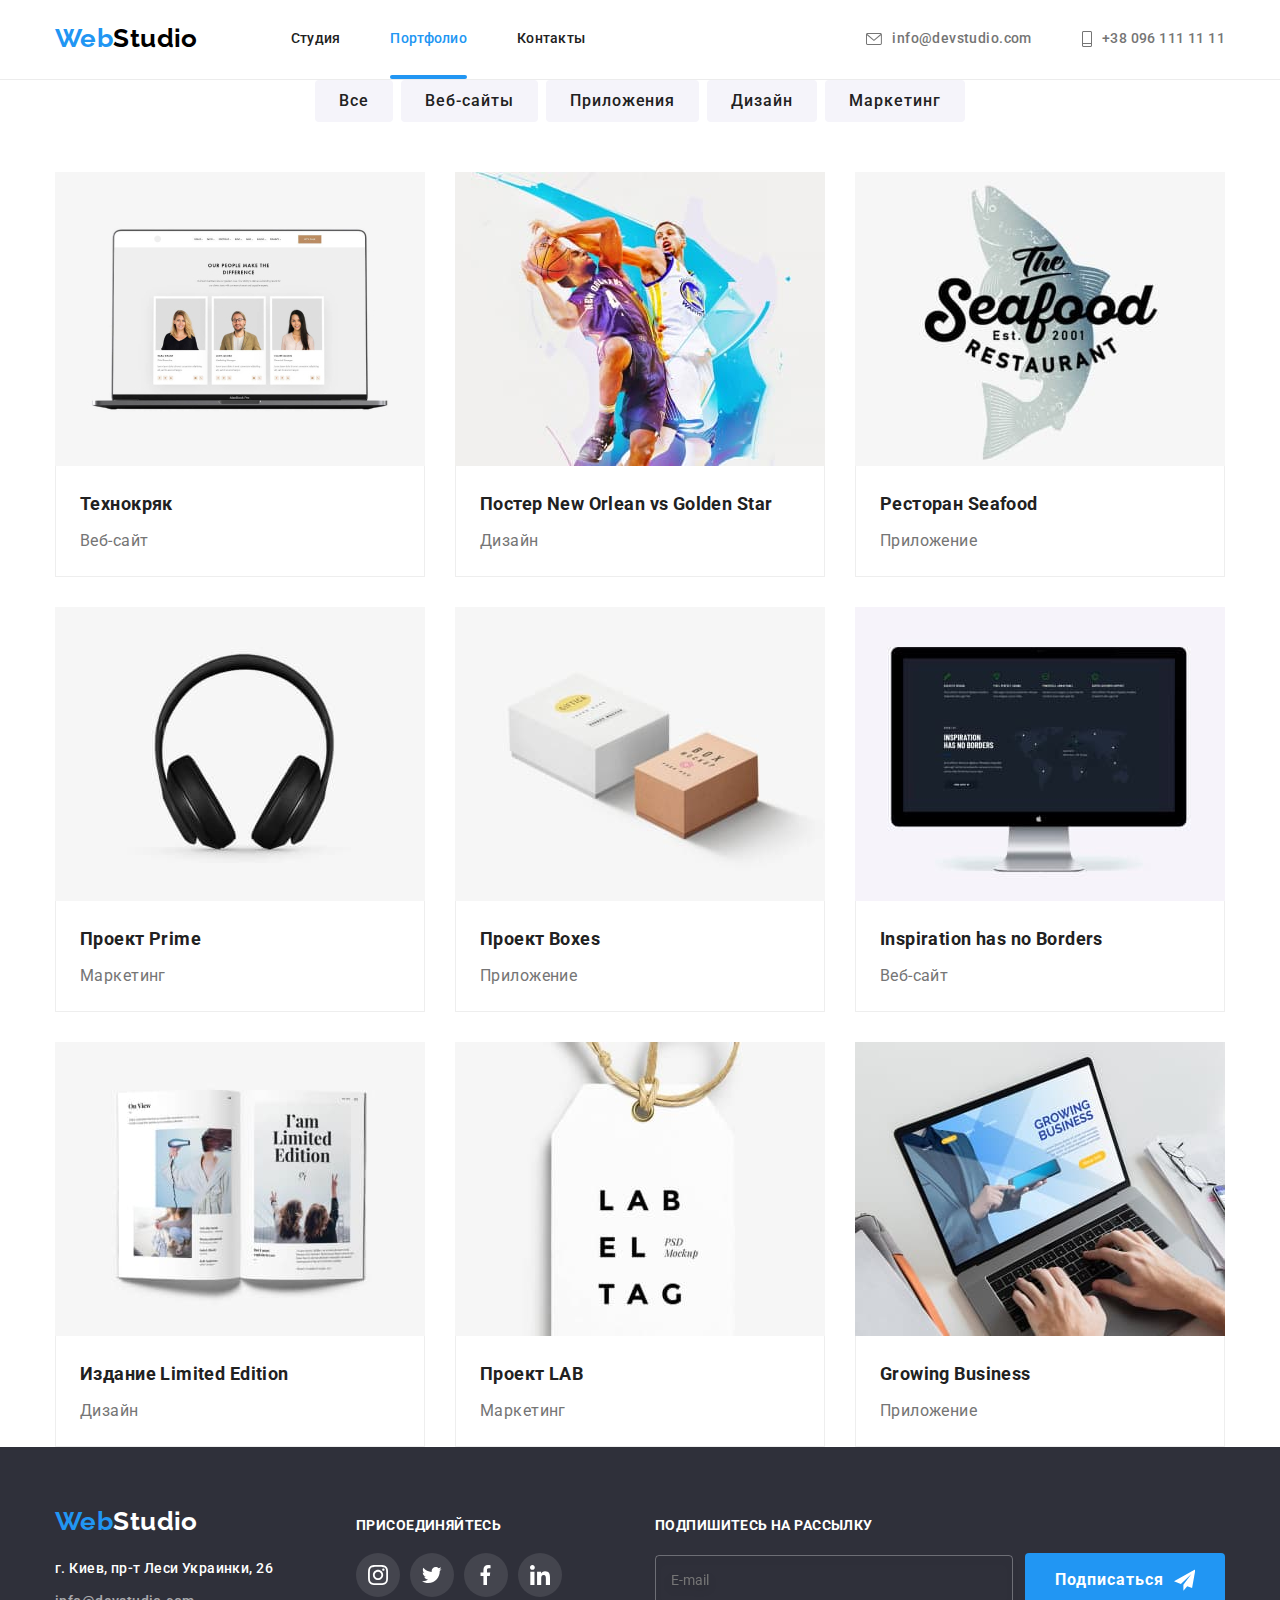
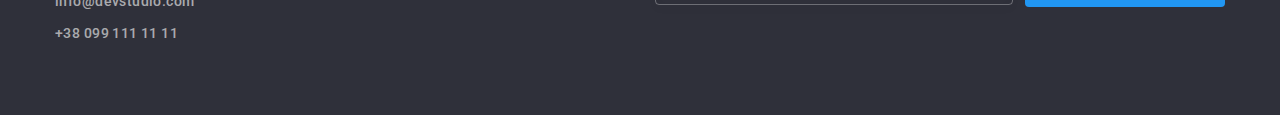
==== commit d941c40b: "clone from hw7" ====
--- a/portfolio.html
+++ b/portfolio.html
@@ -18,23 +18,21 @@
         <header class="header">
             <div class="container header__container">
                 <nav class="site-nav">
-                    <a class="link logo logo--dark-theme" href=""> <span
+                    <a class="logo logo--dark-theme" href=""> <span
                             class="web">Web</span>Studio</a>
-                    <ul class="site-nav__list list">
-                        <li class="site-nav__item"> <a class="site-nav__link
-                                link"
+                    <ul class="site-nav__list">
+                        <li class="site-nav__item"> <a class="site-nav__link"
                                 href="./index.html">Студия</a></li>
                         <li class="site-nav__item"> <a class="site-nav__link
-                                link current"
+                                site-nav__link--current"
                                 href="./portfolio.html"> Портфолио</a></li>
-                        <li class="site-nav__item"> <a class="site-nav__link
-                                link"
+                        <li class="site-nav__item"> <a class="site-nav__link"
                                 href=""> Контакты</a></li>
                     </ul>
                 </nav>
-                <ul class="list contacts-nav">
-                    <li class="contacts-nav__item"> <a class="contacts-nav__link
-                            link"
+                <ul class="contacts-nav">
+                    <li class="contacts-nav__item"> <a
+                            class="contacts-nav__link"
                             href="mailto:info@devstudio.com">
                             <svg class="contacts-nav__icon" width="16"
                                 height="12">
@@ -42,8 +40,8 @@
                             </svg>
                             <span>info@devstudio.com</span>
                         </a></li>
-                    <li class="contacts-nav__item"> <a class="contacts-nav__link
-                            link"
+                    <li class="contacts-nav__item"> <a
+                            class="contacts-nav__link"
                             href="tel:+380961111111">
                             <svg class="contacts-nav__icon" width="10"
                                 height="16">
@@ -57,26 +55,25 @@
             </div>
         </header>
         <main>
-            <section class="section projects filter">
+            <section class="sectionfilter">
                 <div class="container">
                     <h1 class="visually-hidden">Проекты</h1>
-                    <ul class="list filter__list">
-                        <li class="item filter__item">
+                    <ul class="filter__list">
+                        <li class="filter__item">
                             <button type="button" class="button
                                 filter__button">Все</button></li>
-                        <li class="item filter__item"><button type="button"
+                        <li class="filter__item"><button type="button"
                                 class="button filter__button">Веб-сайты</button></li>
-                        <li class="item filter__item"><button type="button"
+                        <li class="filter__item"><button type="button"
                                 class="button filter__button">Приложения</button></li>
-                        <li class="item filter__item"><button type="button"
+                        <li class="filter__item"><button type="button"
                                 class="button filter__button"> Дизайн</button></li>
-                        <li class="item filter__item"><button type="button"
+                        <li class="filter__item"><button type="button"
                                 class="button filter__button">Маркетинг</button></li>
                     </ul>
-                    <ul class="list projects__list">
-                        <li class="item projects__item">
-                            <a href="" class="link projects__link">
-
+                    <ul class="projects">
+                        <li class="projects__item">
+                            <a href="" class="projects__link">
                                 <div class="projects__overlay">
                                     <img
                                         src="./images/project1.jpg" alt="Сайт
@@ -89,15 +86,14 @@
                                 </div>
 
                                 <div class="projects__content">
-                                    <h2 class="projects__name
-                                        section__subtitle">Технокряк</h2>
+                                    <h2 class="projects__name">Технокряк</h2>
                                     <p class="projects__type section__text">Веб-сайт</p>
                                 </div>
                             </a>
 
                         </li>
-                        <li class="item projects__item">
-                            <a href="" class="link projects__link">
+                        <li class="projects__item">
+                            <a href="" class="projects__link">
                                 <div class="projects__overlay">
                                     <img
                                         src="./images/project2.jpg" alt="Дизайн
@@ -111,16 +107,15 @@
                                         на защищённые сервера конкурентов.</p>
                                 </div>
                                 <div class="projects__content">
-                                    <h2 class="projects__name
-                                        section__subtitle">Постер
+                                    <h2 class="projects__name">Постер
                                         New Orlean vs
                                         Golden Star</h2>
                                     <p class="projects__type section__text">Дизайн</p>
                                 </div>
                             </a>
                         </li>
-                        <li class="item projects__item">
-                            <a href="" class="link projects__link">
+                        <li class="projects__item">
+                            <a href="" class="projects__link">
                                 <div class="projects__overlay">
                                     <img
                                         src="./images/project3.jpg"
@@ -133,15 +128,14 @@
                                         на защищённые сервера конкурентов.</p>
                                 </div>
                                 <div class="projects__content">
-                                    <h2 class="projects__name
-                                        section__subtitle">Ресторан
+                                    <h2 class="projects__name">Ресторан
                                         Seafood</h2>
                                     <p class="projects__type section__text">Приложение</p>
                                 </div>
                             </a>
                         </li>
-                        <li class="item projects__item">
-                            <a href="" class="link projects__link">
+                        <li class="projects__item">
+                            <a href="" class="projects__link">
                                 <div class="projects__overlay">
                                     <img
                                         src="./images/project4.jpg"
@@ -154,15 +148,14 @@
                                         на защищённые сервера конкурентов.</p>
                                 </div>
                                 <div class="projects__content">
-                                    <h2 class="projects__name
-                                        section__subtitle">Проект
+                                    <h2 class="projects__name">Проект
                                         Prime</h2>
                                     <p class="projects__type section__text">Маркетинг</p>
                                 </div>
                             </a>
                         </li>
-                        <li class="item projects__item">
-                            <a href="" class="link projects__link">
+                        <li class="projects__item">
+                            <a href="" class="projects__link">
                                 <div class="projects__overlay">
                                     <img
                                         src="./images/project5.jpg" alt="Boxes"
@@ -174,15 +167,14 @@
                                         на защищённые сервера конкурентов.</p>
                                 </div>
                                 <div class="projects__content">
-                                    <h2 class="projects__name
-                                        section__subtitle">Проект
+                                    <h2 class="projects__name">Проект
                                         Boxes</h2>
                                     <p class="projects__type section__text">Приложение</p>
                                 </div>
                             </a>
                         </li>
-                        <li class="item projects__item">
-                            <a href="" class="link projects__link">
+                        <li class="projects__item">
+                            <a href="" class="projects__link">
                                 <div class="projects__overlay">
                                     <img
                                         src="./images/project6.jpg" alt="сайт
@@ -195,16 +187,15 @@
                                         на защищённые сервера конкурентов.</p>
                                 </div>
                                 <div class="projects__content">
-                                    <h2 class="projects__name
-                                        section__subtitle">Inspiration
+                                    <h2 class="projects__name">Inspiration
                                         has no
                                         Borders</h2>
                                     <p class="projects__type section__text">Веб-сайт</p>
                                 </div>
                             </a>
                         </li>
-                        <li class="item projects__item">
-                            <a href="" class="link projects__link">
+                        <li class="projects__item">
+                            <a href="" class="projects__link">
                                 <div class="projects__overlay">
                                     <img
                                         src="./images/project7.jpg" alt="Издание
@@ -217,16 +208,15 @@
                                         на защищённые сервера конкурентов.</p>
                                 </div>
                                 <div class="projects__content">
-                                    <h2 class="projects__name
-                                        section__subtitle">Издание
+                                    <h2 class="projects__name">Издание
                                         Limited
                                         Edition</h2>
                                     <p class="projects__type section__text">Дизайн</p>
                                 </div>
                             </a>
                         </li>
-                        <li class="item projects__item">
-                            <a href="" class="link projects__link">
+                        <li class="projects__item">
+                            <a href="" class="projects__link">
                                 <div class="projects__overlay">
                                     <img
                                         src="./images/project8.jpg" alt="Lab El
@@ -240,15 +230,14 @@
                                         на защищённые сервера конкурентов.</p>
                                 </div>
                                 <div class="projects__content">
-                                    <h2 class="projects__name
-                                        section__subtitle">Проект
+                                    <h2 class="projects__name">Проект
                                         LAB</h2>
                                     <p class="projects__type section__text">Маркетинг</p>
                                 </div>
                             </a>
                         </li>
-                        <li class="item projects__item">
-                            <a href="" class="link projects__link">
+                        <li class="projects__item">
+                            <a href="" class="projects__link">
                                 <div class="projects__overlay">
                                     <img
                                         src="./images/project9.jpg"
@@ -261,8 +250,7 @@
                                         на защищённые сервера конкурентов.</p>
                                 </div>
                                 <div class="projects__content">
-                                    <h2 class="projects__name
-                                        section__subtitle">Growing
+                                    <h2 class="projects__name">Growing
                                         Business</h2>
                                     <p class="projects__type section__text">Приложение</p>
                                 </div>
@@ -276,13 +264,13 @@
         <footer class="footer">
             <div class="container footer__wrap">
                 <div class="footer__contact-us">
-                    <a class="link logo logo--light-theme" href=""> <span
+                    <a class="logo logo--light-theme" href=""> <span
                             class="web">Web</span>Studio</a>
                     <address class="address">
-                        <ul class="list contacts-nav contacts-nav--light-theme">
+                        <ul class="contacts-nav contacts-nav--light-theme">
                             <li class="contacts-nav__item
-                                contacts-nav__item--light-theme"> <a class="link
-                                    contacts-nav__link
+                                contacts-nav__item--light-theme"> <a
+                                    class="contacts-nav__link
                                     address__link"
                                     href="https://www.google.com/maps/place/%D0%B1%D1%83%D0%BB.+%D0%9B%D0%B5%D1%81%D0%B8+%D0%A3%D0%BA%D1%80%D0%B0%D0%B8%D0%BD%D0%BA%D0%B8,+26,+%D0%9A%D0%B8%D0%B5%D0%B2,+02000/@50.4265807,30.5361971,17z/data=!3m1!4b1!4m5!3m4!1s0x40d4cf0e033ecbe9:0x57a4dffefec77da0!8m2!3d50.4265807!4d30.5383859">г.
                                     Киев,
@@ -307,9 +295,8 @@
                 </div>
                 <div class="join-us">
                     <h2 class="join-us__title">присоединяйтесь</h2>
-                    <ul class="list join-us__list">
-                        <li class="item join-us__item"> <a class="link
-                                join-us__link"
+                    <ul class="join-us__list">
+                        <li class="item join-us__item"> <a class="join-us__link"
                                 href="https://www.instagram.com">
                                 <svg class="join-us__icon" width="20"
                                     height="20">
@@ -317,8 +304,7 @@
                                         href="./images/icons.svg#icon-instagram-icon"></use>
                                 </svg>
                             </a></li>
-                        <li class="item join-us__item"> <a class="link
-                                join-us__link"
+                        <li class="item join-us__item"> <a class="join-us__link"
                                 href="https://www.twitter.com">
                                 <svg class="join-us__icon" width="20"
                                     height="20">
@@ -326,8 +312,7 @@
                                         href="./images/icons.svg#icon-twitter-icon"></use>
                                 </svg>
                             </a></li>
-                        <li class="item join-us__item"> <a class="link
-                                join-us__link"
+                        <li class="item join-us__item"> <a class="join-us__link"
                                 href="https://www.facebook.com">
                                 <svg class="join-us__icon" width="20"
                                     height="20">
--- a/css/main.min.css
+++ b/css/main.min.css
@@ -1,2 +1,2 @@
-p,h1,h2,h3,h4,h5,h6{margin:0}ul,p{margin:0;padding:0}body{font-family:"Roboto", sans-serif;letter-spacing:0.03em;font-size:14px;color:#212121}img{display:block}.list{list-style:none}.link{text-decoration:none}.visually-hidden{position:absolute;white-space:nowrap;width:1px;height:1px;overflow:hidden;border:0;padding:0;clip:rect(0 0 0 0);clip-path:inset(50%);margin:-1px}.container{width:1200px;padding-right:15px;padding-left:15px;margin:0 auto}.current{color:#2196f3;position:relative}.current::after{position:absolute;left:0;bottom:-33px;content:'';display:inline-block;width:100%;height:4px;background-color:#2196f3;border-radius:2px}.button{padding:10px 32px;color:#fff;background-color:#2196f3;border-color:transparent;border-radius:4px;font-family:inherit;font-weight:700;font-size:16px;line-height:1.87;letter-spacing:0.06em;box-shadow:none;cursor:pointer;transition:background-color 250ms cubic-bezier(0.4, 0, 0.2, 1),box-shadow 250ms cubic-bezier(0.4, 0, 0.2, 1)}.button:hover,.button:focus{background-color:#188CE8;box-shadow:0px 4px 4px rgba(0,0,0,0.15)}.logo{margin-right:93px;font-family:Raleway, sans-serif;font-weight:700;font-size:26px}.logo--dark-theme{color:#000000}.logo--light-theme{display:inline-block;margin-bottom:20px;margin-right:0;color:#ffffff}.web{color:#2196f3}.section{padding-bottom:94px;padding-top:94px}.section__title{font-weight:700;font-size:36px;line-height:1.16;text-align:center;margin-bottom:50px}.section__subtitle{margin-bottom:10px;font-weight:700;line-height:1.16}.section__text{font-size:14px;line-height:1.71;color:#757575}.backdrop{position:fixed;top:0;left:0;width:100%;height:100%;background-color:rgba(0,0,0,0.2);opacity:1;transition:opacity 250ms cubic-bezier(0.4, 0, 0.2, 1),visibility 250ms cubic-bezier(0.4, 0, 0.2, 1)}.backdrop.is-hidden .modal{transform:translate(-50%, -50%) rotate(-10deg) scale(0.7)}.modal{position:absolute;top:50%;left:50%;width:528px;height:581px;padding:40px;background-color:#FFFFFF;box-shadow:0px 1px 3px rgba(0,0,0,0.12),0px 1px 1px rgba(0,0,0,0.14),0px 2px 1px rgba(0,0,0,0.2);border-radius:4px;transform:translate(-50%, -50%) rotate(0) scale(1);transition:transform 250ms cubic-bezier(0.4, 0, 0.2, 1)}.backdrop.is-hidden{opacity:0;pointer-events:none;visibility:hidden}.modal__btn{position:absolute;top:8px;right:8px;display:flex;justify-content:center;align-items:center;width:30px;height:30px;background-color:#fff;border:1px solid rgba(0,0,0,0.1);border-radius:50%;cursor:pointer}.modal__icon{fill:#000000}.modal__header{margin-bottom:12px;font-weight:700;font-size:20px;line-height:1.15;text-align:center;letter-spacing:0.03em;color:#212121;text-align:center}.form__field{margin-bottom:10px}.form__textarea{margin-bottom:20px}.form__field--last{margin-bottom:30px}.form__input,.form__text{padding-left:40px;width:100%;height:40px;border:1px solid rgba(33,33,33,0.2);border-radius:4px;outline:none;transition:border 250ms cubic-bezier(0.4, 0, 0.2, 1)}.form__wrap:focus-within .form__input{border-color:#2196f3}.form__text{display:block;height:120px;padding:12px 16px;margin-bottom:20px;resize:none}.form__field:focus-within .form__text{border:1px solid #2196f3}.form__text::placeholder{font-size:14px;line-height:1.14;letter-spacing:0.01em;color:rgba(117,117,117,0.5)}.form__label{display:block;margin-bottom:4px;font-size:12px;line-height:1.16;letter-spacing:0.01em;color:#757575}.form__wrap{position:relative}.form__name-icon,.form__tel-icon,.form__email-icon{position:absolute;left:12px;top:50%;transform:translateY(-50%);transition:fill 250ms cubic-bezier(0.4, 0, 0.2, 1)}.form__wrap:focus-within .form__name-icon,.form__wrap:focus-within .form__tel-icon,.form__wrap:focus-within .form__email-icon{fill:#2196f3}.checkbox__label{display:flex;align-items:center;justify-content:center;font-size:14px;line-height:1.71;letter-spacing:0.03em;color:#757575;cursor:pointer}.checkbox__link{color:#2196f3}.checkbox__wrap{display:flex;justify-content:center;align-items:center;width:16px;height:15px;border:2px solid #000000;border-radius:2px;margin-right:8px}.checkbox__input:focus+.checkbox__label>.checkbox__wrap{outline:1px solid #2196f3}.checkbox__icon{fill:transparent}.checkbox__input:checked+.checkbox__label .checkbox__icon{fill:#fff}.checkbox__input:checked+.checkbox__label>.checkbox__wrap{background-color:#2196f3;border:none}.form__btn{display:block;margin:0 auto;width:200px;box-shadow:0px 4px 4px rgba(0,0,0,0.15)}.header{padding-top:24px;padding-bottom:25px;border-bottom:1px solid #ececec}.header__container{display:flex;align-items:center}.site-nav__list{display:flex}.site-nav__item:not(:last-child){margin-right:50px}.site-nav{display:flex;align-items:center}.site-nav__link{color:#212121;font-weight:500;line-height:1.14;letter-spacing:0.02em;transition:color 250ms cubic-bezier(0.4, 0, 0.2, 1)}.site-nav__link:hover,.site-nav__link:focus{color:#2196f3}.contacts-nav{display:flex;margin-left:auto}.contacts-nav__link{display:flex;align-items:center;color:#757575;font-weight:500;line-height:1.71;letter-spacing:0.03em;transition:color 250ms cubic-bezier(0.4, 0, 0.2, 1)}.contacts-nav__link:hover,.contacts-nav__link:focus{color:#2196f3}.contacts-nav__item+.contacts-nav__item{margin-left:50px}.contacts-nav__icon{margin-right:10px;fill:currentColor}.hero{padding-top:200px;padding-bottom:200px;max-width:1600px;background-color:rgba(47,48,58,0.4);background-image:linear-gradient(to right, rgba(47,48,58,0.4), rgba(47,48,58,0.4)),url(../images/hero-img.jpg);background-size:cover;background-position:center;background-repeat:no-repeat;text-align:center}.hero__title{width:696px;margin-left:auto;margin-right:auto;margin-bottom:30px;color:#ffffff;font-weight:900;font-size:44px;line-height:1.36;text-align:center;letter-spacing:0.06em;text-transform:uppercase}.advantages__list{display:flex}.advantages__item{width:calc((100% - 60px) / 3)}.advantages__item:not(:last-child){margin-right:30px}.advantages__wrap{width:270px;height:120px;background-color:#F5F4FA;border-radius:4px;display:flex;justify-content:center;align-items:center;margin-bottom:30px}.advantages__descr{font-size:14px;text-transform:uppercase}.features{padding-top:0}.features__list{display:flex}.features__item{position:relative;width:calc((100% - 60px) / 3)}.features__item:not(:last-child){margin-right:30px}.features__thumb{position:absolute;bottom:0;left:0;width:100%;display:flex;justify-content:center;align-items:center;height:70px;background-color:rgba(47,48,58,0.8)}.features__text{text-transform:uppercase;font-size:14px;line-height:16px;text-align:center;letter-spacing:0.03em;text-transform:uppercase;color:#FFFFFF}.team{background-color:#f5f4fa}.team__list{display:flex}.team__item{width:calc((100% - 90px) / 4)}.team__item:not(:last-child){margin-right:30px}.team__wrap{padding-top:30px;padding-bottom:30px;background-color:#ffffff;text-align:center;box-shadow:0px 1px 3px rgba(0,0,0,0.12),0px 1px 1px rgba(0,0,0,0.14),0px 2px 1px rgba(0,0,0,0.2);border-radius:0px 0px 4px 4px}.team__name{font-size:16px}.team__position{font-size:16px}.socials{display:flex;justify-content:center;align-items:center;margin-top:16px}.socials__item+.socials__item{margin-left:10px}.socials__link{display:flex;justify-content:center;align-items:center;width:44px;height:44px;border-radius:50%;background-color:#ffffff;transition:background-color 250ms cubic-bezier(0.4, 0, 0.2, 1)}.socials__link:hover,.socials__link:focus{background-color:#2196f3}.socials__icon{fill:#AFB1B8;transition:fill 250ms cubic-bezier(0.4, 0, 0.2, 1)}.socials__link:hover .socials__icon,.socials__link:focus .socials__icon{fill:#ffffff}.clients__list{display:flex;justify-content:center}.clients__link{display:flex;justify-content:center;align-items:center;width:170px;height:92px;border:1px solid #AFB1B8;border-radius:4px;transition:border 250ms cubic-bezier(0.4, 0, 0.2, 1)}.clients__link:hover,.clients__link:focus{border:1px solid #2196f3}.clients__item+.clients__item{margin-left:30px}.clients__icon{fill:#AFB1B8;transition:fill 250ms cubic-bezier(0.4, 0, 0.2, 1)}.clients__link:hover .clients__icon,.clients__link:focus .clients__icon{fill:#2196f3}.filter__list{display:flex;justify-content:center;margin-bottom:50px}.filter__item+.filter__item{margin-left:8px}.filter__button{padding:6px 22px;background-color:#f5f4fa;color:#212121;font-weight:500;line-height:1.63;border-radius:4px}.filter__button:hover,.filter__button:focus{background-color:#2196f3;color:#fff}.projects__overlay{position:relative;overflow:hidden}.projects__text{position:absolute;top:0;left:0;padding:63px 24px;font-size:18px;line-height:1.56;letter-spacing:0.03em;color:#FFFFFF;background-color:#2196f3;transform:translateY(100%);transition:transform 250ms cubic-bezier(0.4, 0, 0.2, 1)}.projects__link:hover .projects__text,.projects__link:focus .projects__text{transform:translateY(0)}.projects__name{margin-bottom:4px;font-size:18px;line-height:2;color:#212121}.projects__type{font-size:16px;line-height:1.87;color:#757575}.projects__list{display:flex;flex-wrap:wrap;margin:-15px}.projects__item{width:calc((100% - 90px) / 3);margin:15px}.projects__content{padding:20px 24px;border:1px solid #eeeeee;border-top:none}.projects__link{position:relative;display:block;transition:box-shadow 250ms cubic-bezier(0.4, 0, 0.2, 1)}.projects__link:hover,.projects__link:focus{box-shadow:0px 1px 1px rgba(0,0,0,0.12),0px 4px 4px rgba(0,0,0,0.06),1px 4px 6px rgba(0,0,0,0.16)}.footer{padding-top:60px;padding-bottom:60px;background-color:#2f303a;color:#ffffff}.footer__wrap{display:flex;align-items:baseline}.footer__contact-us{flex-grow:1;margin-right:70px}.address{font-style:normal}.address__link{color:#ffffff}.contacts-nav--light-theme{display:block;margin:0}.contacts-nav__link--light-theme{color:rgba(255,255,255,0.6)}.contacts-nav__item--light-theme{margin-bottom:9px}.contacts-nav__item--light-theme+.contacts-nav__item--light-theme{margin-left:0}.join-us{margin-right:93px}.join-us__title,.sign-up__title{margin-bottom:20px;text-transform:uppercase;color:#ffffff;font-size:14px;font-weight:700}.join-us__list{display:flex;justify-content:center}.join-us__link{display:flex;justify-content:center;align-items:center;width:44px;height:44px;background-color:rgba(255,255,255,0.1);border-radius:50%;transition:background-color 250ms cubic-bezier(0.4, 0, 0.2, 1)}.join-us__link:hover,.join-us__link:focus{background-color:#2196f3}.join-us__item+.join-us__item{margin-left:10px}.join-us__icon{fill:#ffffff}.sign-up__form{display:flex;align-items:baseline}.sign-up__btn{display:inline-flex;align-items:center;margin-left:12px;width:200px;padding-right:28px;padding-left:28px}.sign-up__icon{margin-left:10px;fill:#fff}.sign-up__input{width:358px;height:50px;border:1px solid rgba(255,255,255,0.3);filter:drop-shadow(0px 4px 4px rgba(0,0,0,0.15));border-radius:4px;background-color:transparent;padding:15px;color:#ffffff;outline:none}
+p,h1,h2,h3,h4,h5,h6{margin:0}ul,p{margin:0;padding:0}body{font-family:"Roboto",sans-serif;letter-spacing:0.03em;font-size:14px;color:#212121}img{display:block}.visually-hidden{position:absolute;white-space:nowrap;width:1px;height:1px;overflow:hidden;border:0;padding:0;clip:rect(0 0 0 0);clip-path:inset(50%);margin:-1px}.container{width:1200px;padding-right:15px;padding-left:15px;margin:0 auto}.button{padding:10px 32px;color:#fff;background-color:#2196f3;border-color:transparent;border-radius:4px;font-family:inherit;font-weight:700;font-size:16px;line-height:1.87;letter-spacing:0.06em;box-shadow:none;cursor:pointer;transition:background-color 250ms cubic-bezier(0.4, 0, 0.2, 1),box-shadow 250ms cubic-bezier(0.4, 0, 0.2, 1)}.button:hover,.button:focus{background-color:#188CE8;box-shadow:0px 4px 4px rgba(0,0,0,0.15)}.logo{margin-right:93px;font-family:"Raleway",sans-serif;font-weight:700;font-size:26px;text-decoration:none}.logo--dark-theme{color:#000000}.logo--light-theme{display:inline-block;margin-bottom:20px;margin-right:0;color:#ffffff}.web{color:#2196f3}.section{padding-bottom:94px;padding-top:94px}.section--no-padding{padding-top:0}.section--other-background{background-color:#f5f4fa}.section__title{font-weight:700;font-size:36px;line-height:1.16;text-align:center;margin-bottom:50px}.section__text{font-size:14px;line-height:1.71;color:#757575}.backdrop{position:fixed;top:0;left:0;width:100%;height:100%;background-color:rgba(0,0,0,0.2);opacity:1;transition:opacity 250ms cubic-bezier(0.4, 0, 0.2, 1),visibility 250ms cubic-bezier(0.4, 0, 0.2, 1)}.backdrop.is-hidden .modal{transform:translate(-50%, -50%) rotate(-10deg) scale(0.7)}.modal{position:absolute;top:50%;left:50%;width:528px;height:581px;padding:40px;background-color:#FFFFFF;box-shadow:0px 1px 3px rgba(0,0,0,0.12),0px 1px 1px rgba(0,0,0,0.14),0px 2px 1px rgba(0,0,0,0.2);border-radius:4px;transform:translate(-50%, -50%) rotate(0) scale(1);transition:transform 250ms cubic-bezier(0.4, 0, 0.2, 1)}.backdrop.is-hidden{opacity:0;pointer-events:none;visibility:hidden}.modal__btn{position:absolute;top:8px;right:8px;display:flex;justify-content:center;align-items:center;width:30px;height:30px;background-color:#fff;border:1px solid rgba(0,0,0,0.1);border-radius:50%;cursor:pointer}.modal__icon{fill:#000000}.modal__header{margin-bottom:12px;font-weight:700;font-size:20px;line-height:1.15;text-align:center;letter-spacing:0.03em;color:#212121;text-align:center}.form__field{margin-bottom:10px}.form__textarea{margin-bottom:20px}.form__field--last{margin-bottom:30px}.form__input,.form__text{padding-left:40px;width:100%;height:40px;border:1px solid rgba(33,33,33,0.2);border-radius:4px;outline:none;transition:border 250ms cubic-bezier(0.4, 0, 0.2, 1)}.form__wrap:focus-within .form__input{border-color:#2196f3}.form__text{display:block;height:120px;padding:12px 16px;margin-bottom:20px;resize:none}.form__field:focus-within .form__text{border:1px solid #2196f3}.form__text::placeholder{font-size:14px;line-height:1.14;letter-spacing:0.01em;color:rgba(117,117,117,0.5)}.form__label{display:block;margin-bottom:4px;font-size:12px;line-height:1.16;letter-spacing:0.01em;color:#757575}.form__wrap{position:relative}.form__name-icon,.form__tel-icon,.form__email-icon{position:absolute;left:12px;top:50%;transform:translateY(-50%);transition:fill 250ms cubic-bezier(0.4, 0, 0.2, 1)}.form__wrap:focus-within .form__name-icon,.form__wrap:focus-within .form__tel-icon,.form__wrap:focus-within .form__email-icon{fill:#2196f3}.checkbox__label{display:flex;align-items:center;justify-content:center;font-size:14px;line-height:1.71;letter-spacing:0.03em;color:#757575;cursor:pointer}.checkbox__link{color:#2196f3}.checkbox__wrap{display:flex;justify-content:center;align-items:center;width:16px;height:15px;border:2px solid #000000;border-radius:2px;margin-right:8px}.checkbox__input:focus+.checkbox__label>.checkbox__wrap{outline:1px solid #2196f3}.checkbox__icon{fill:transparent}.checkbox__input:checked+.checkbox__label .checkbox__icon{fill:#fff}.checkbox__input:checked+.checkbox__label>.checkbox__wrap{background-color:#2196f3;border:none}.form__btn{display:block;margin:0 auto;width:200px;box-shadow:0px 4px 4px rgba(0,0,0,0.15)}.header{padding-top:24px;padding-bottom:25px;border-bottom:1px solid #ececec}.header__container{display:flex;align-items:center}.site-nav__list{display:flex}.site-nav__item:not(:last-child){margin-right:50px}.site-nav{display:flex;align-items:center}.site-nav__link{color:#212121;text-decoration:none;font-weight:500;line-height:1.14;letter-spacing:0.02em;transition:color 250ms cubic-bezier(0.4, 0, 0.2, 1)}.site-nav__link:hover,.site-nav__link:focus{color:#2196f3}.site-nav__link--current{color:#2196f3;position:relative}.site-nav__link--current::after{position:absolute;left:0;bottom:-33px;content:'';display:inline-block;width:100%;height:4px;background-color:#2196f3;border-radius:2px}.site-nav__list{list-style:none}.contacts-nav{display:flex;margin-left:auto;list-style:none}.contacts-nav__link{display:flex;align-items:center;text-decoration:none;color:#757575;font-weight:500;line-height:1.71;letter-spacing:0.03em;transition:color 250ms cubic-bezier(0.4, 0, 0.2, 1)}.contacts-nav__link:hover,.contacts-nav__link:focus{color:#2196f3}.contacts-nav__item+.contacts-nav__item{margin-left:50px}.contacts-nav__icon{margin-right:10px;fill:currentColor}.hero{padding-top:200px;padding-bottom:200px;max-width:1600px;background-color:rgba(47,48,58,0.4);background-image:linear-gradient(to right, rgba(47,48,58,0.4), rgba(47,48,58,0.4)),url(../images/hero-img.jpg);background-size:cover;background-position:center;background-repeat:no-repeat;text-align:center}.hero__title{width:696px;margin-left:auto;margin-right:auto;margin-bottom:30px;color:#ffffff;font-weight:900;font-size:44px;line-height:1.36;text-align:center;letter-spacing:0.06em;text-transform:uppercase}.advantages{display:flex;list-style:none}.advantages__item{width:calc((100% - 60px) / 3)}.advantages__item:not(:last-child){margin-right:30px}.advantages__wrap{width:270px;height:120px;background-color:#F5F4FA;border-radius:4px;display:flex;justify-content:center;align-items:center;margin-bottom:30px}.advantages__title{font-size:14px;text-transform:uppercase;margin-bottom:10px;font-weight:700;line-height:1.16}.advantages__text{font-size:14px;line-height:1.71;color:#757575}.features{display:flex;list-style:none}.features__item{position:relative;width:calc((100% - 60px) / 3)}.features__item:not(:last-child){margin-right:30px}.features__thumb{position:absolute;bottom:0;left:0;width:100%;display:flex;justify-content:center;align-items:center;height:70px;background-color:rgba(47,48,58,0.8)}.features__text{text-transform:uppercase;font-size:14px;line-height:16px;text-align:center;letter-spacing:0.03em;text-transform:uppercase;color:#FFFFFF}.team{display:flex;list-style:none}.team__item{width:calc((100% - 90px) / 4)}.team__item:not(:last-child){margin-right:30px}.team__wrap{padding-top:30px;padding-bottom:30px;background-color:#ffffff;text-align:center;box-shadow:0px 1px 3px rgba(0,0,0,0.12),0px 1px 1px rgba(0,0,0,0.14),0px 2px 1px rgba(0,0,0,0.2);border-radius:0px 0px 4px 4px}.team__title{font-size:16px;margin-bottom:10px;font-weight:700;line-height:1.16}.team__position{font-size:16px;line-height:1.71;color:#757575}.socials{display:flex;justify-content:center;align-items:center;margin-top:16px;list-style:none}.socials__item+.socials__item{margin-left:10px}.socials__link{display:flex;justify-content:center;align-items:center;text-decoration:none;width:44px;height:44px;border-radius:50%;background-color:#ffffff;transition:background-color 250ms cubic-bezier(0.4, 0, 0.2, 1)}.socials__link:hover,.socials__link:focus{background-color:#2196f3}.socials__icon{fill:#AFB1B8;transition:fill 250ms cubic-bezier(0.4, 0, 0.2, 1)}.socials__link:hover .socials__icon,.socials__link:focus .socials__icon{fill:#ffffff}.clients{display:flex;justify-content:center;list-style:none}.clients__link{display:flex;justify-content:center;align-items:center;text-decoration:none;width:170px;height:92px;border:1px solid #AFB1B8;border-radius:4px;transition:border 250ms cubic-bezier(0.4, 0, 0.2, 1)}.clients__link:hover,.clients__link:focus{border:1px solid #2196f3}.clients__item+.clients__item{margin-left:30px}.clients__icon{fill:#AFB1B8;transition:fill 250ms cubic-bezier(0.4, 0, 0.2, 1)}.clients__link:hover .clients__icon,.clients__link:focus .clients__icon{fill:#2196f3}.filter__list{display:flex;justify-content:center;margin-bottom:50px;list-style:none}.filter__item+.filter__item{margin-left:8px}.filter__button{padding:6px 22px;background-color:#f5f4fa;color:#212121;font-weight:500;line-height:1.63;border-radius:4px}.filter__button:hover,.filter__button:focus{background-color:#2196f3;color:#fff}.projects{display:flex;flex-wrap:wrap;margin:-15px;list-style:none}.projects__overlay{position:relative;overflow:hidden}.projects__text{position:absolute;top:0;left:0;padding:63px 24px;font-size:18px;line-height:1.56;letter-spacing:0.03em;color:#FFFFFF;background-color:#2196f3;transform:translateY(100%);transition:transform 250ms cubic-bezier(0.4, 0, 0.2, 1)}.projects__link:hover .projects__text,.projects__link:focus .projects__text{transform:translateY(0)}.projects__name{margin-bottom:4px;font-weight:700;font-size:18px;line-height:2;color:#212121}.projects__type{font-size:16px;line-height:1.87;color:#757575}.projects__item{width:calc((100% - 90px) / 3);margin:15px}.projects__content{padding:20px 24px;border:1px solid #eeeeee;border-top:none}.projects__link{position:relative;display:block;text-decoration:none;transition:box-shadow 250ms cubic-bezier(0.4, 0, 0.2, 1)}.projects__link:hover,.projects__link:focus{box-shadow:0px 1px 1px rgba(0,0,0,0.12),0px 4px 4px rgba(0,0,0,0.06),1px 4px 6px rgba(0,0,0,0.16)}.footer{padding-top:60px;padding-bottom:60px;background-color:#2f303a;color:#ffffff}.footer__wrap{display:flex;align-items:baseline}.footer__contact-us{flex-grow:1;margin-right:70px}.address{font-style:normal}.address__link{color:#ffffff}.contacts-nav--light-theme{display:block;margin:0}.contacts-nav__link--light-theme{color:rgba(255,255,255,0.6)}.contacts-nav__item--light-theme{margin-bottom:9px}.contacts-nav__item--light-theme+.contacts-nav__item--light-theme{margin-left:0}.join-us{margin-right:93px}.join-us__title,.sign-up__title{margin-bottom:20px;text-transform:uppercase;color:#ffffff;font-size:14px;font-weight:700}.join-us__list{display:flex;justify-content:center;list-style:none}.join-us__link{display:flex;justify-content:center;align-items:center;text-decoration:none;width:44px;height:44px;background-color:rgba(255,255,255,0.1);border-radius:50%;transition:background-color 250ms cubic-bezier(0.4, 0, 0.2, 1)}.join-us__link:hover,.join-us__link:focus{background-color:#2196f3}.join-us__item+.join-us__item{margin-left:10px}.join-us__icon{fill:#ffffff}.sign-up__form{display:flex;align-items:baseline}.sign-up__btn{display:inline-flex;align-items:center;margin-left:12px;width:200px;padding-right:28px;padding-left:28px}.sign-up__icon{margin-left:10px;fill:#fff}.sign-up__input{width:358px;height:50px;border:1px solid rgba(255,255,255,0.3);filter:drop-shadow(0px 4px 4px rgba(0,0,0,0.15));border-radius:4px;background-color:transparent;padding:15px;color:#ffffff;outline:none}
 /*# sourceMappingURL=main.min.css.map */